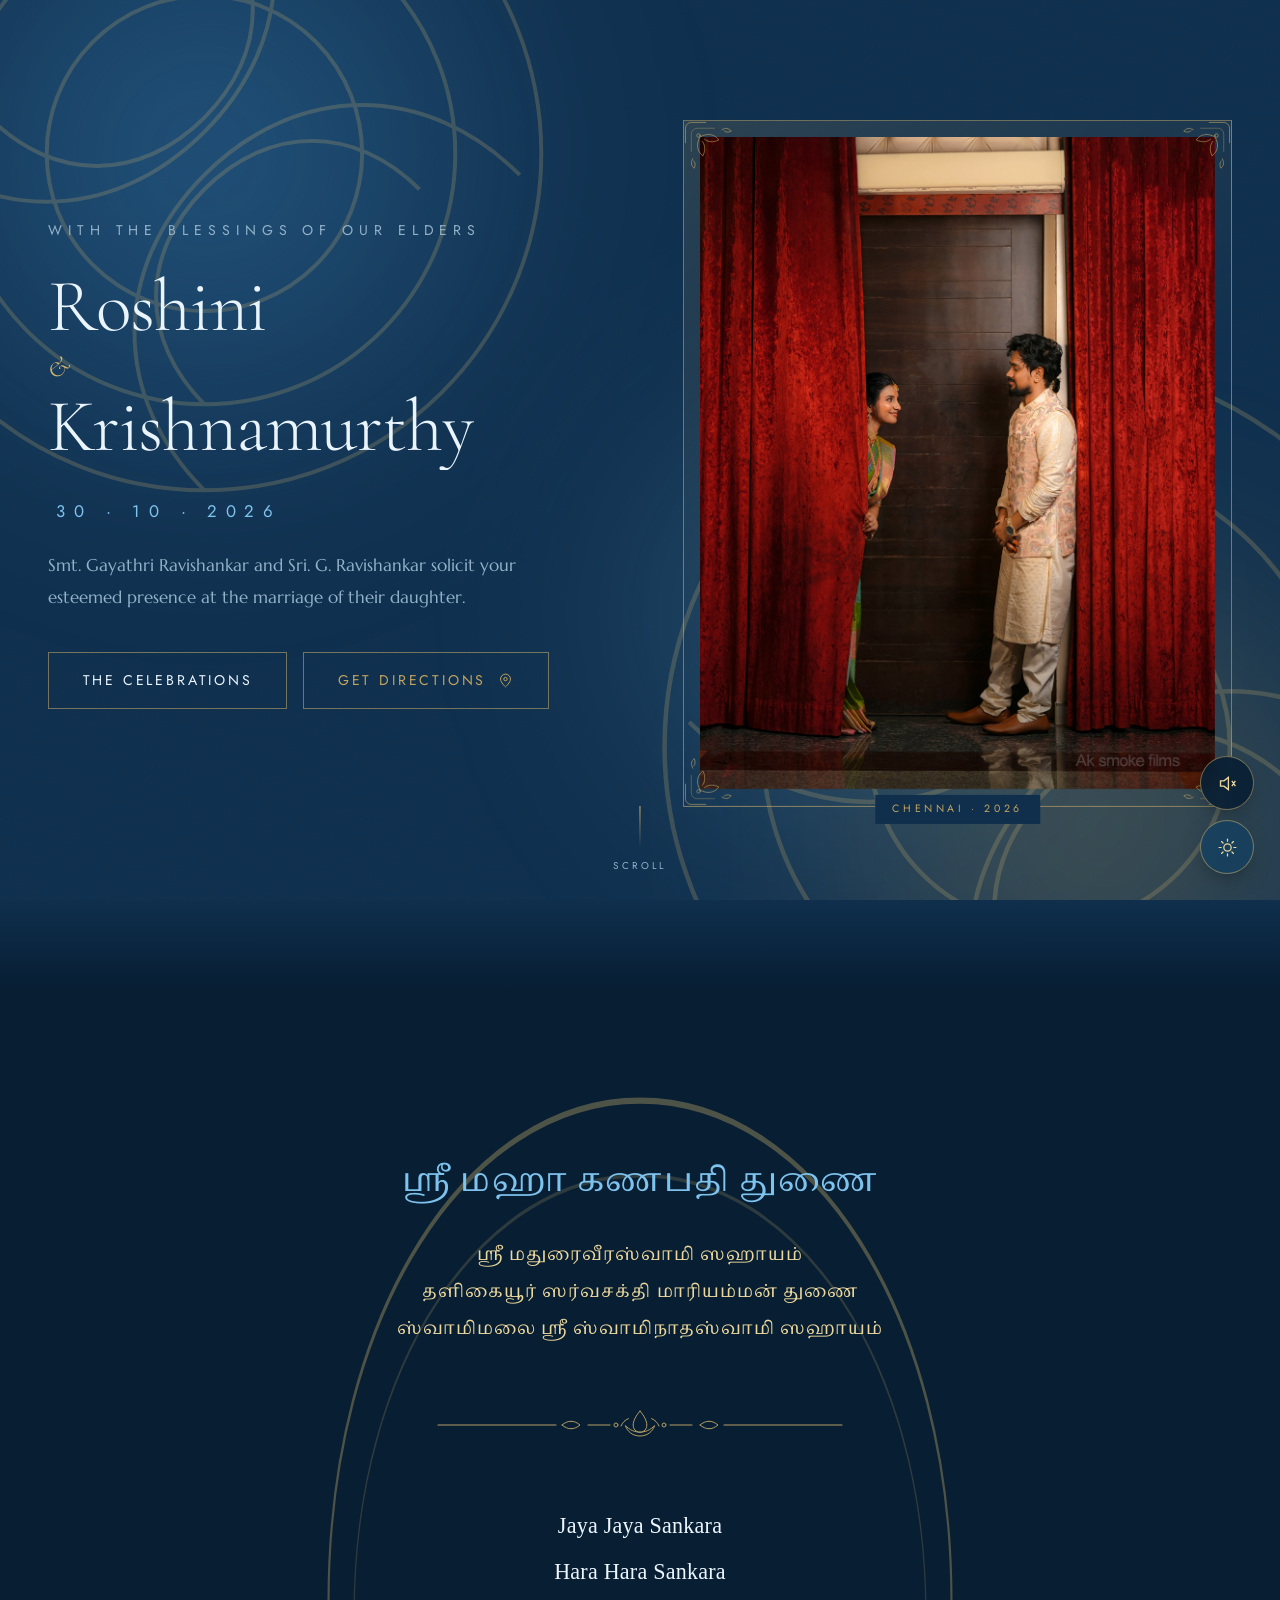
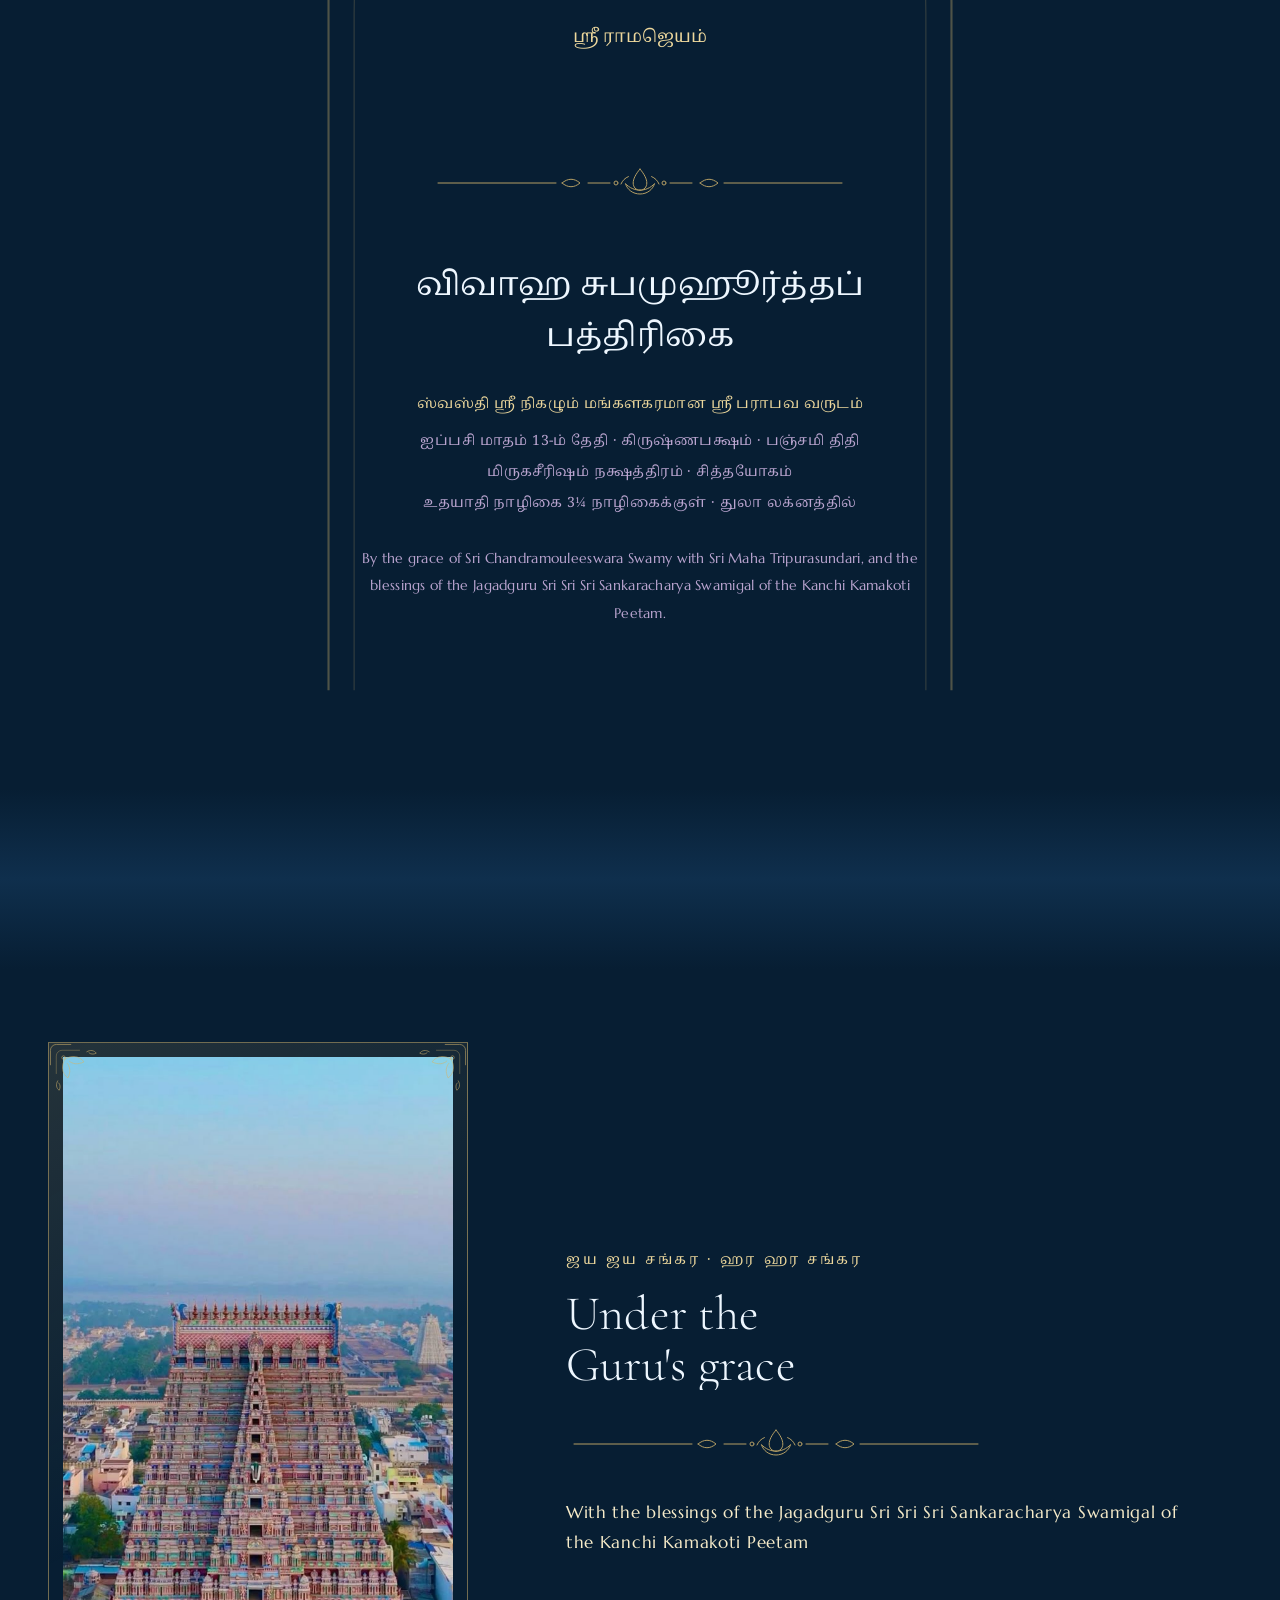
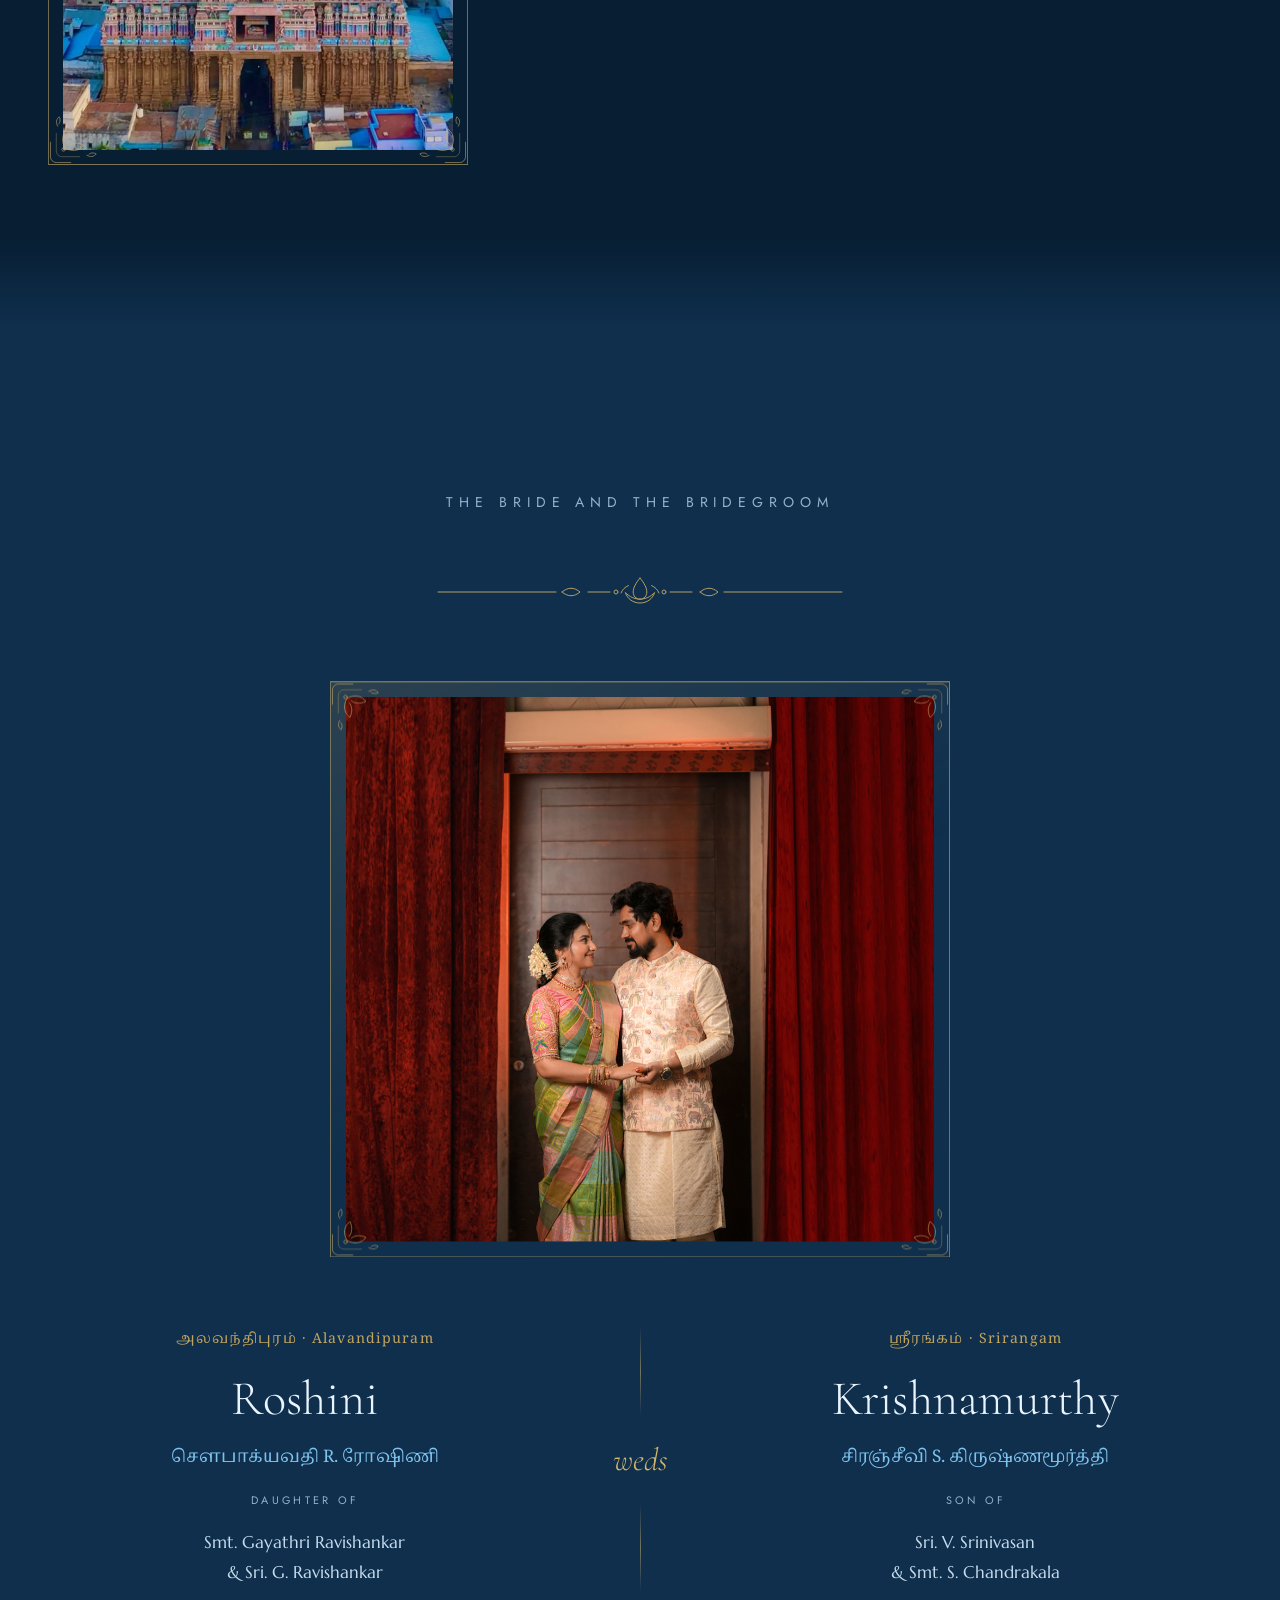
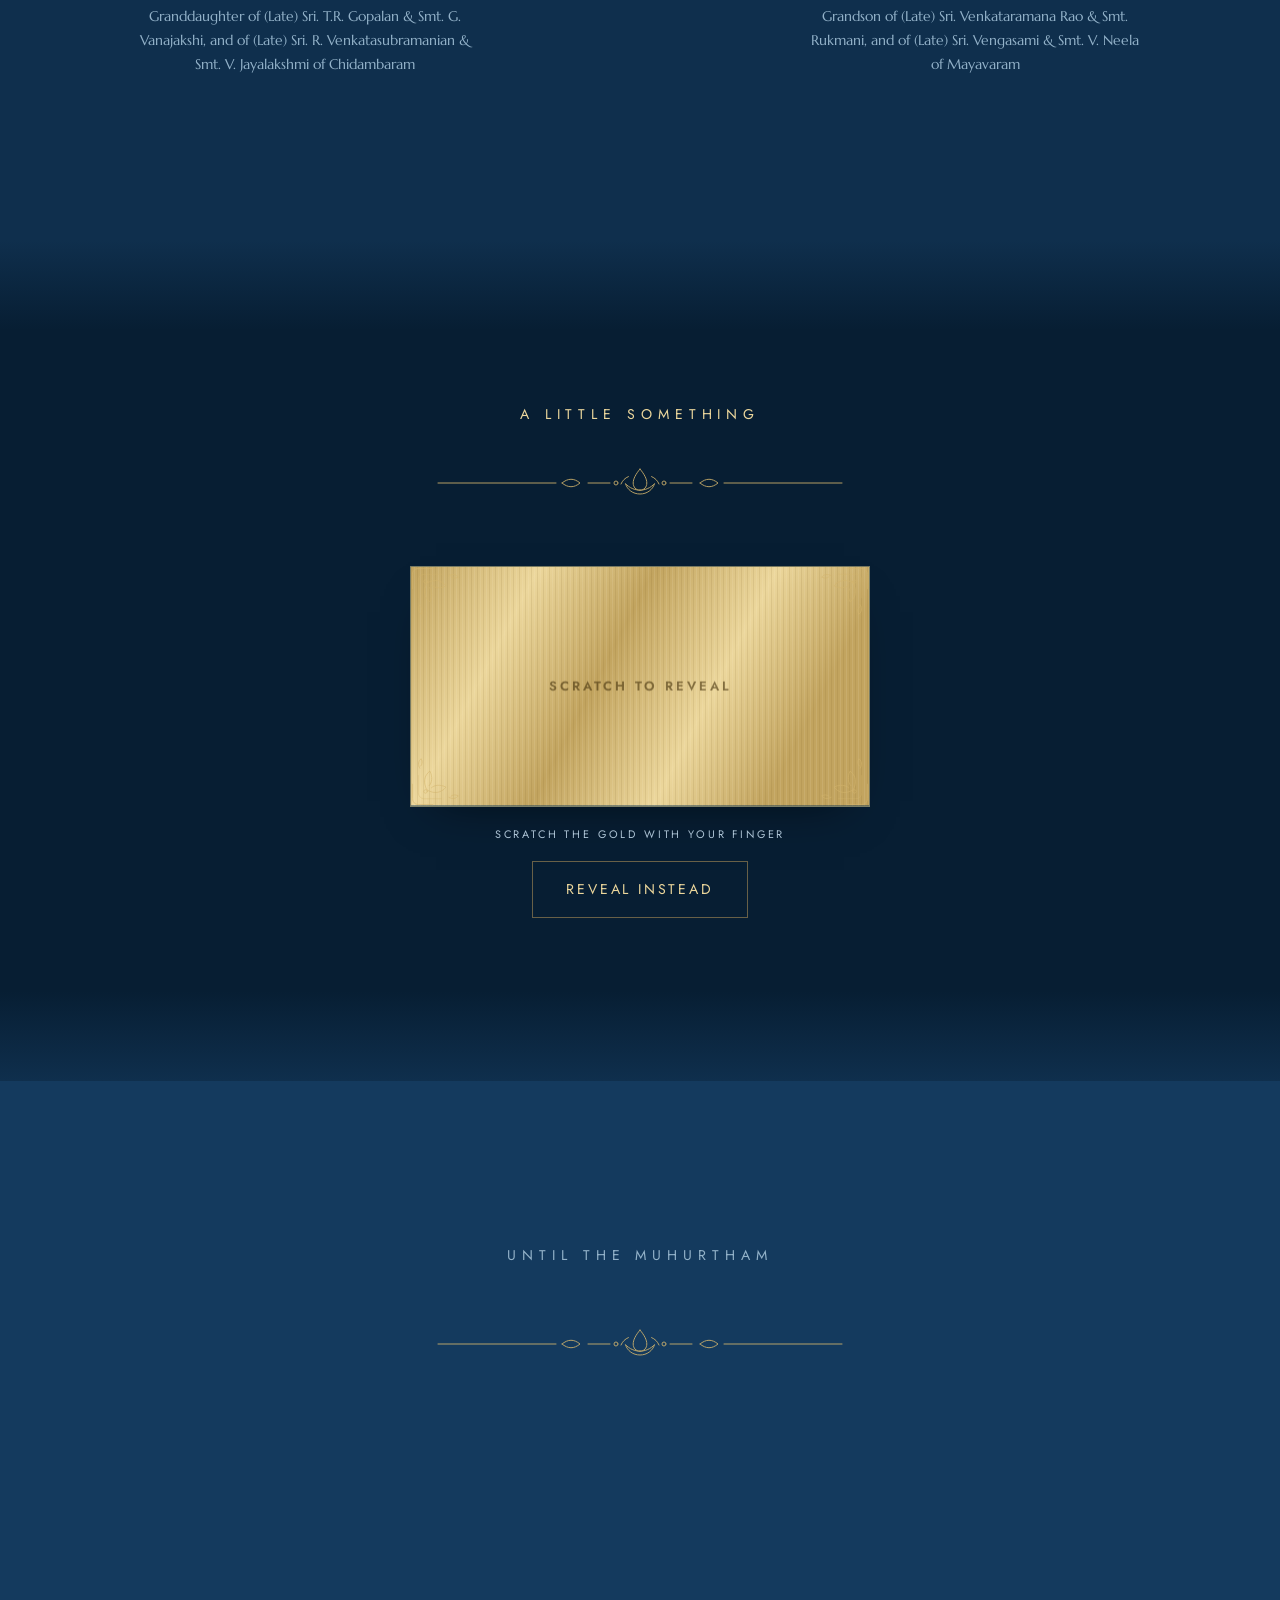
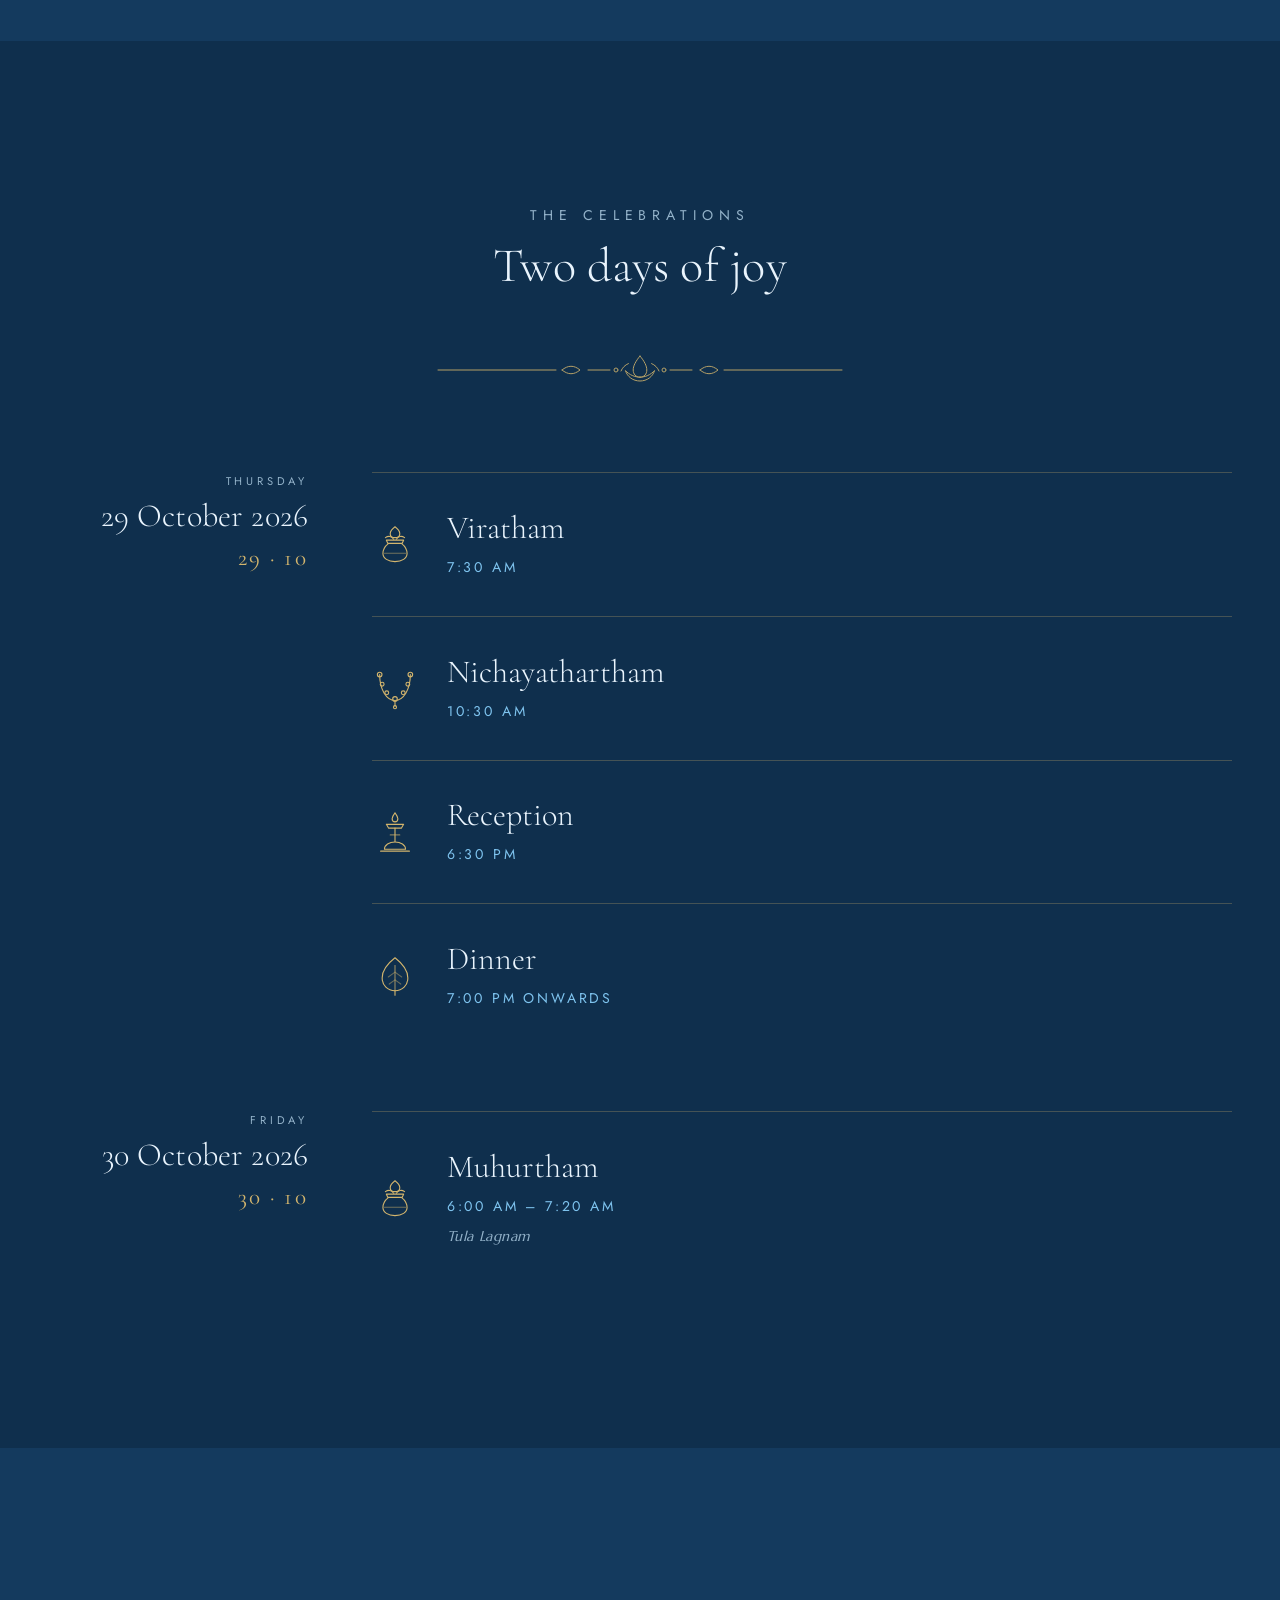
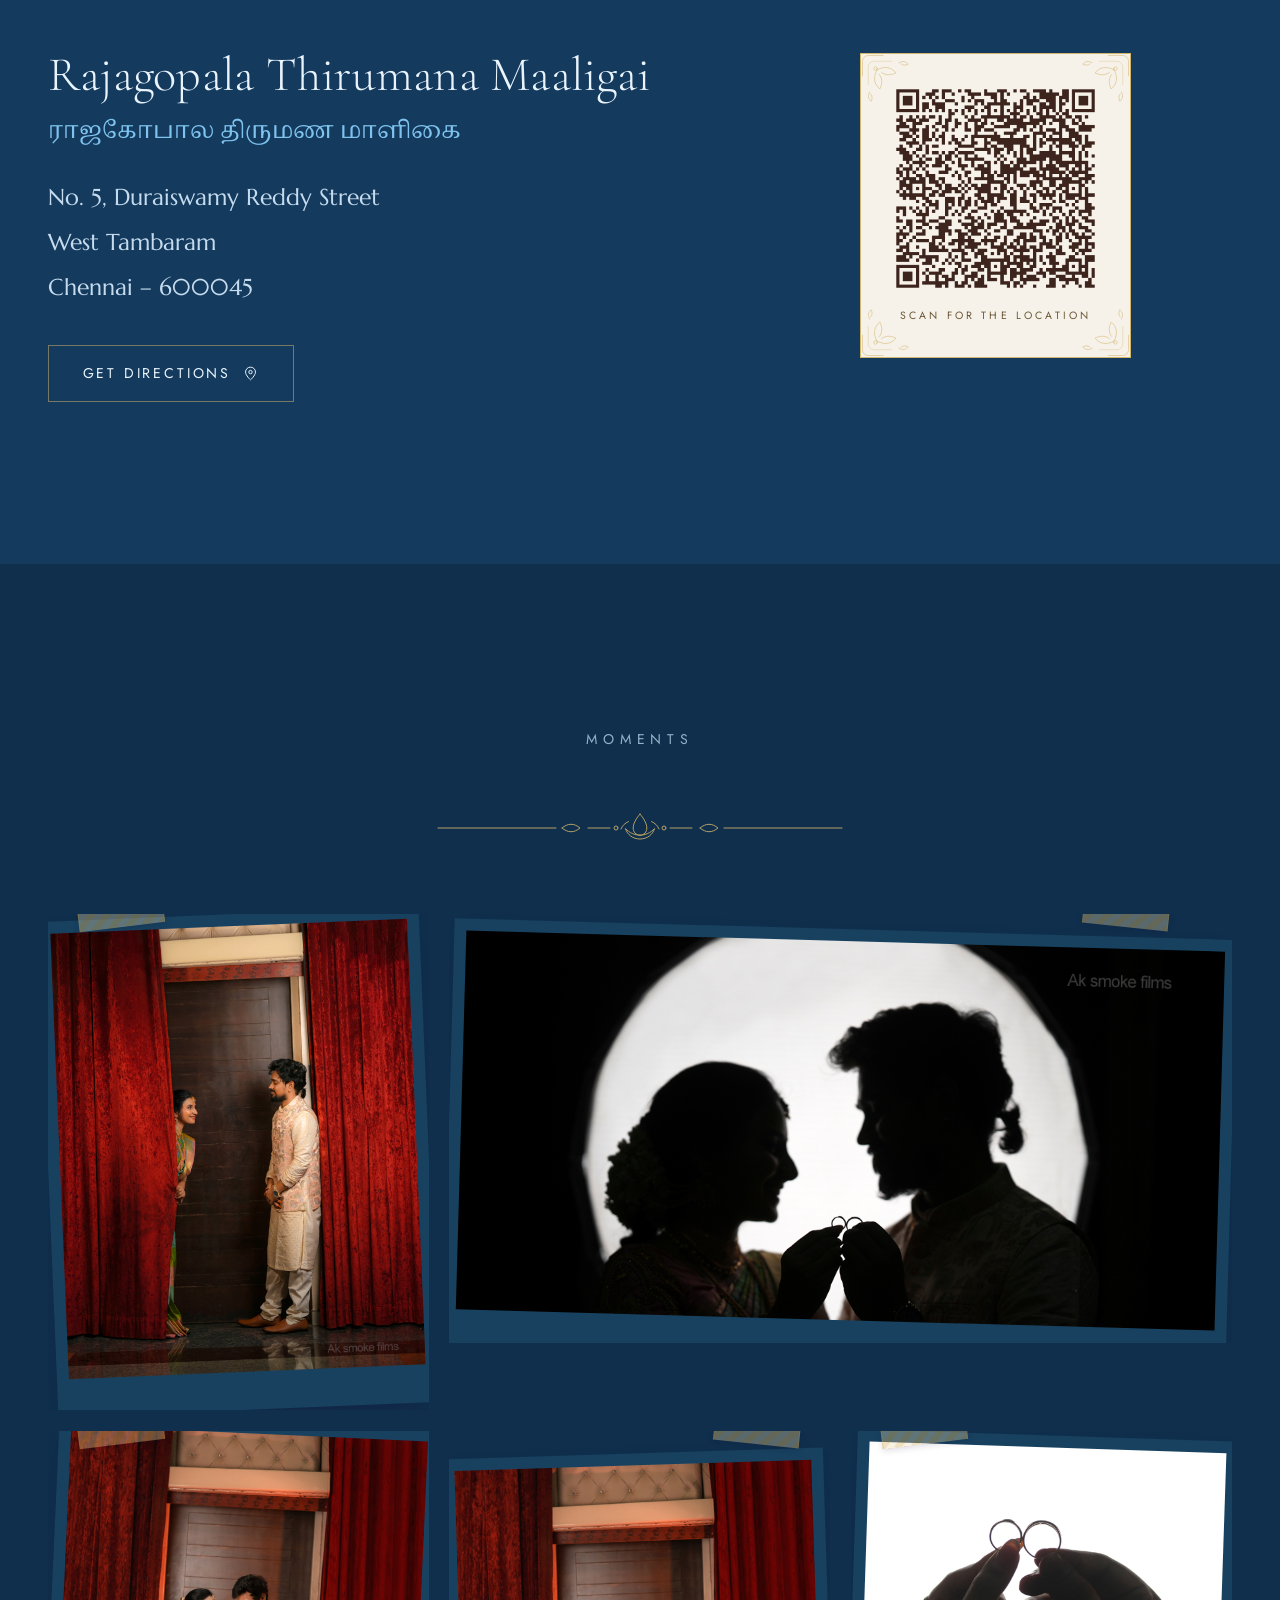
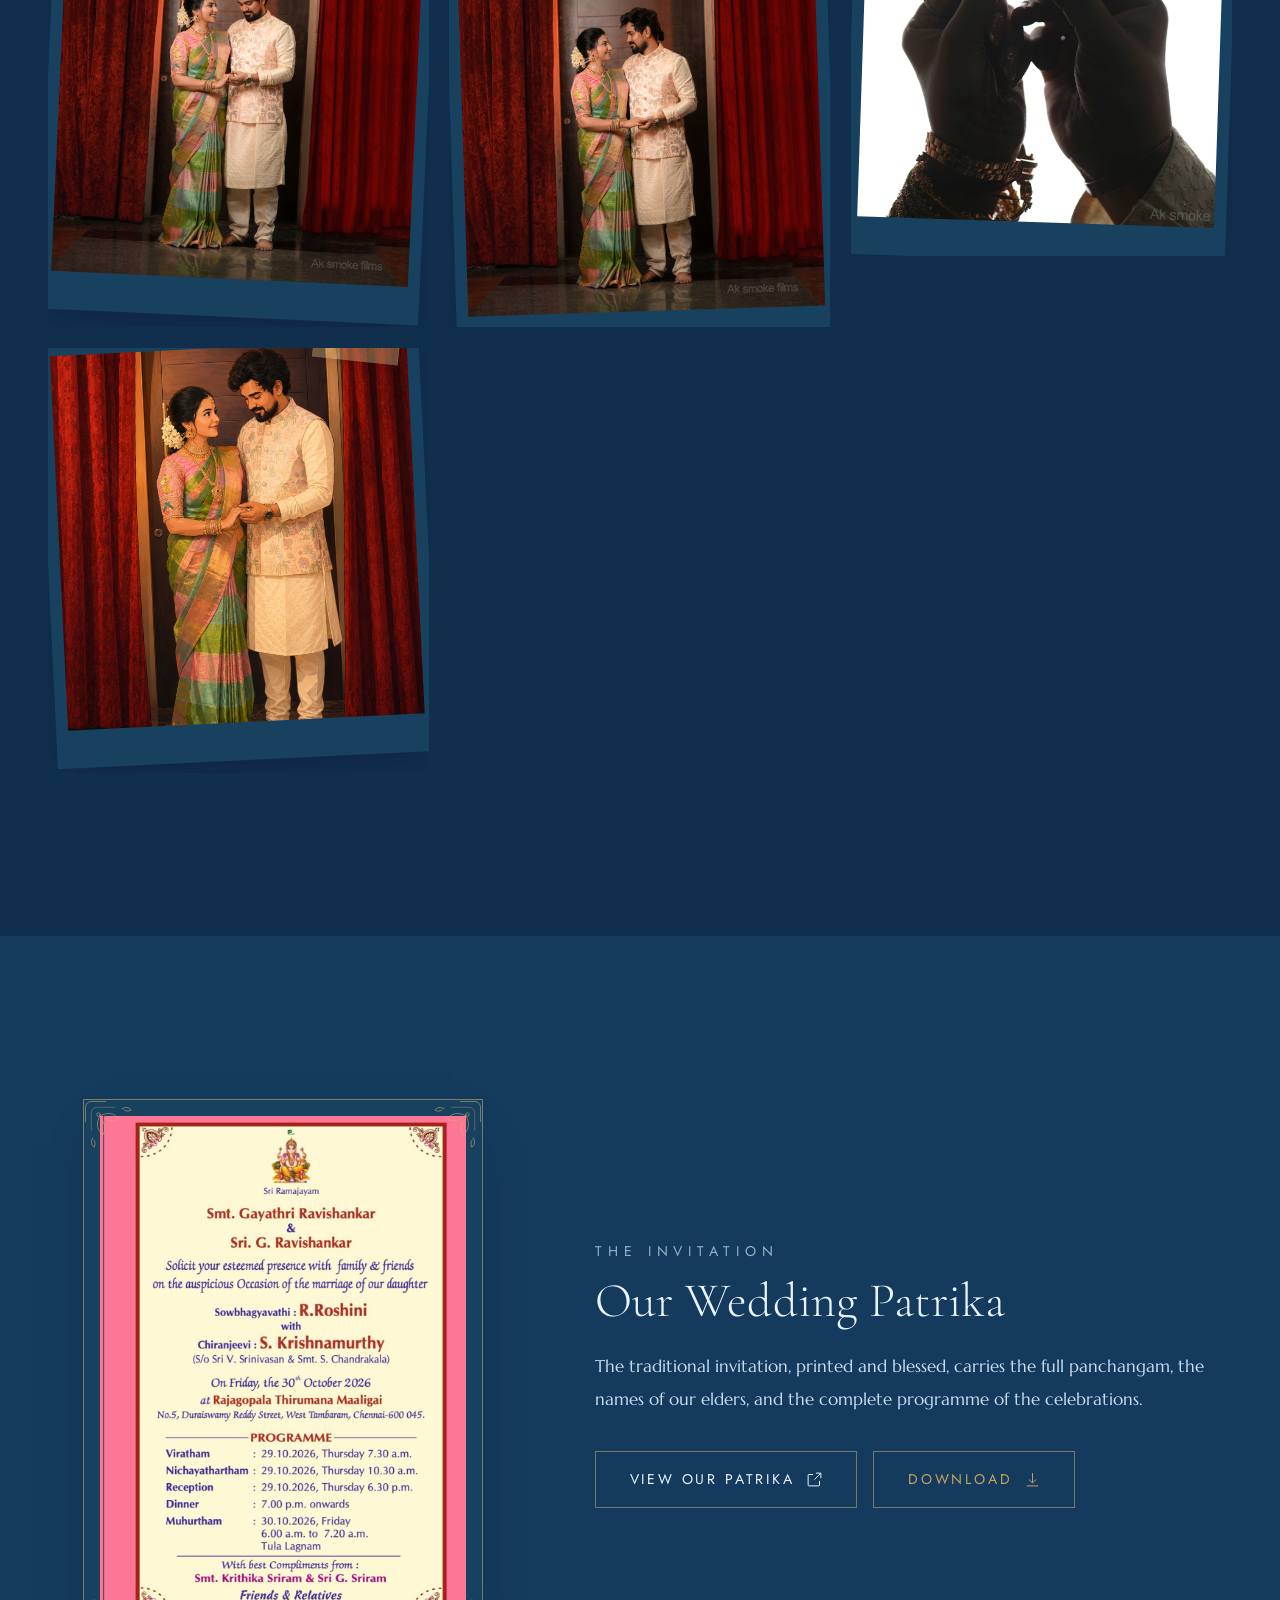
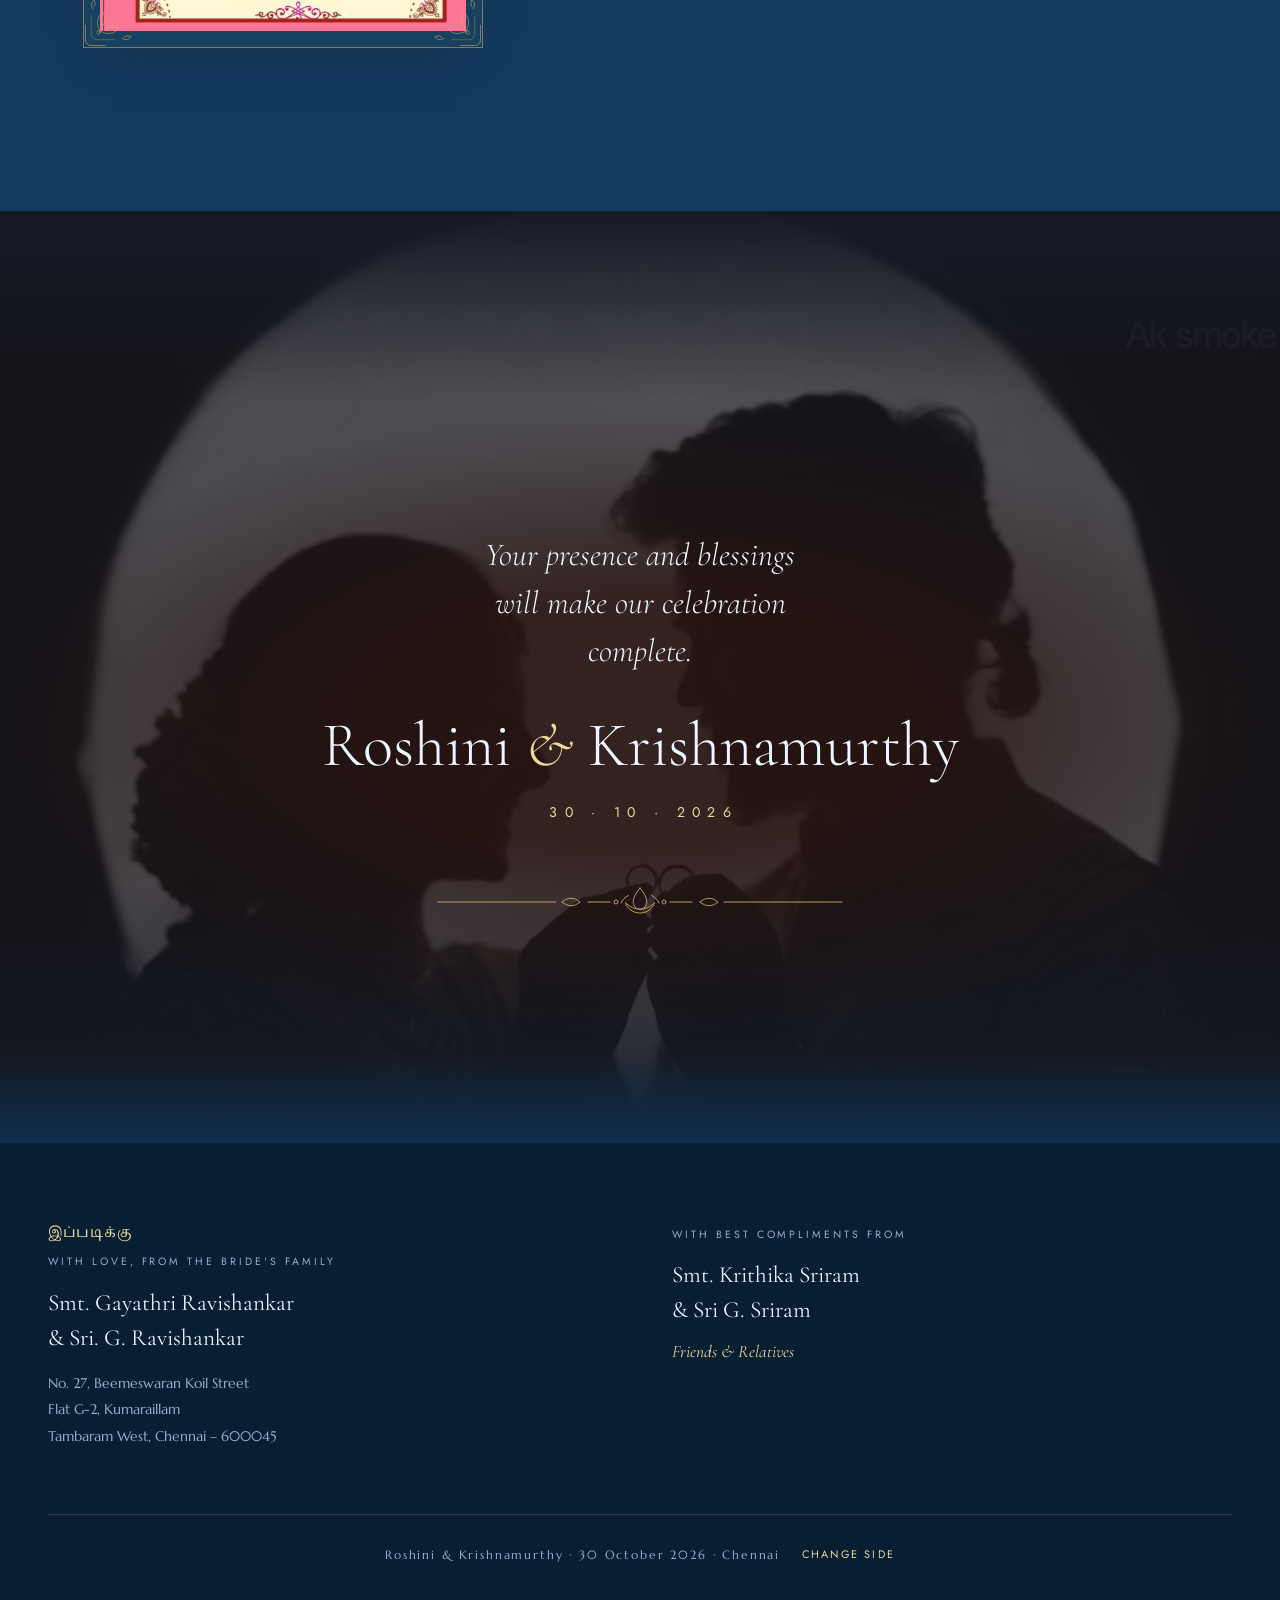
==== public/bride.html @ d60e9847 "Add bride's edition and a side chooser behind the envelope index.html is now a gate: the sealed enve" ====
<!doctype html>
<html lang="en">
<head>
<meta charset="utf-8">
<meta name="viewport" content="width=device-width, initial-scale=1, viewport-fit=cover">
<title>Roshini &amp; Krishnamurthy · 30 October 2026</title>
<meta name="description" content="Smt. Gayathri Ravishankar and Sri. G. Ravishankar solicit your esteemed presence on the marriage of our daughter Roshini with Krishnamurthy. Muhurtham 6:00 AM, Friday 30 October 2026, Chennai.">
<meta name="theme-color" content="#0f2f4d" media="(prefers-color-scheme: dark)">
<meta name="theme-color" content="#f2f7fb" media="(prefers-color-scheme: light)">
<meta name="color-scheme" content="dark light">

<meta property="og:type" content="website">
<meta property="og:url" content="https://krishnamurthy-roshini.vercel.app/bride.html">
<meta property="og:title" content="Roshini &amp; Krishnamurthy">
<meta property="og:description" content="Smt. Gayathri Ravishankar and Sri. G. Ravishankar solicit your esteemed presence on the marriage of our daughter, on Friday 30 October 2026 in Chennai.">
<meta property="og:image" content="https://krishnamurthy-roshini.vercel.app/og-image-bride.jpg">
<meta property="og:image:width" content="1200">
<meta property="og:image:height" content="630">
<meta property="og:image:type" content="image/jpeg">
<meta property="og:image:alt" content="Roshini and Krishnamurthy, wedding invitation, 30 October 2026">
<meta property="og:locale" content="en_IN">
<meta property="og:site_name" content="Roshini &amp; Krishnamurthy">
<meta name="twitter:card" content="summary_large_image">
<meta name="twitter:title" content="Roshini &amp; Krishnamurthy">
<meta name="twitter:description" content="Smt. Gayathri Ravishankar and Sri. G. Ravishankar solicit your esteemed presence on the marriage of our daughter, on Friday 30 October 2026 in Chennai.">
<meta name="twitter:image" content="https://krishnamurthy-roshini.vercel.app/og-image-bride.jpg">

<script>
  (function () {
    var t = "dark";
    try { var saved = localStorage.getItem("kr-theme"); if (saved) t = saved; } catch (e) {}
    document.documentElement.setAttribute("data-theme", t);
  })();
</script>

<link rel="icon" href="favicon.svg" type="image/svg+xml">
<link rel="preconnect" href="https://fonts.googleapis.com">
<link rel="preconnect" href="https://fonts.gstatic.com" crossorigin>
<link rel="stylesheet" media="print" onload="this.media='all'"
      href="https://fonts.googleapis.com/css2?family=Cormorant+Garamond:ital,wght@0,300;0,400;0,500;1,300;1,400&family=Marcellus&family=Jost:wght@300;400&family=Noto+Serif+Tamil:wght@400;500&display=swap">
<link rel="preload" as="image" href="photos/curtain-reveal.jpg" fetchpriority="high">
<link rel="stylesheet" href="styles/main.css?v=f5b06295">
<link rel="stylesheet" href="styles/sections.css?v=c387756f">
<link rel="stylesheet" href="styles/theme-bride.css?v=f3f7f8a9">

<script type="application/ld+json">
{
  "@context": "https://schema.org",
  "@type": "Event",
  "name": "Wedding of Roshini & Krishnamurthy",
  "startDate": "2026-10-30T06:00:00+05:30",
  "endDate": "2026-10-30T07:20:00+05:30",
  "eventStatus": "https://schema.org/EventScheduled",
  "eventAttendanceMode": "https://schema.org/OfflineEventAttendanceMode",
  "location": {
    "@type": "Place",
    "name": "Rajagopala Thirumana Maaligai",
    "address": {
      "@type": "PostalAddress",
      "streetAddress": "No. 5, Duraiswamy Reddy Street, West Tambaram",
      "addressLocality": "Chennai",
      "postalCode": "600045",
      "addressCountry": "IN"
    }
  }
}
</script>
</head>

<body data-side="bride">

<a class="skip-link" href="#home">Skip to content</a>

<!-- ========== AMBIENT ========== -->
<div class="ambient" aria-hidden="true"></div>

<!-- ========== MUSIC ========== -->
<audio id="theme-audio" src="audio/theme.mp3" preload="none" loop></audio>
<button id="music-toggle" class="music" type="button" hidden aria-pressed="false" aria-label="Play music">
  <span class="music__bars" aria-hidden="true"><i></i><i></i><i></i><i></i></span>
  <span class="music__off" aria-hidden="true">
    <svg viewBox="0 0 24 24" fill="none" stroke="currentColor" stroke-width="1.5"><path d="M4 9v6h4l5 4V5L8 9H4zM17 9l4 6M21 9l-4 6"/></svg>
  </span>
</button>

<!-- ========== THEME ========== -->
<button id="theme-toggle" class="theme-btn" type="button" aria-pressed="true" aria-label="Switch to light theme">
  <span class="theme-btn__sun" aria-hidden="true">
    <svg viewBox="0 0 24 24" fill="none" stroke="currentColor" stroke-width="1.4">
      <circle cx="12" cy="12" r="4.2"/>
      <path d="M12 2.4v2.4M12 19.2v2.4M2.4 12h2.4M19.2 12h2.4M5.2 5.2l1.7 1.7M17.1 17.1l1.7 1.7M18.8 5.2l-1.7 1.7M6.9 17.1l-1.7 1.7" stroke-linecap="round"/>
    </svg>
  </span>
  <span class="theme-btn__moon" aria-hidden="true">
    <svg viewBox="0 0 24 24" fill="none" stroke="currentColor" stroke-width="1.4">
      <path d="M20 14.2A8.4 8.4 0 019.8 4a8.4 8.4 0 1010.2 10.2z" stroke-linejoin="round"/>
    </svg>
  </span>
</button>

<!-- ========== NAV ========== -->
<nav class="nav" data-open="false" aria-label="Sections">
  <a class="nav__mark" href="#home">K <span class="script-amp">&amp;</span> R</a>
  <button class="nav__toggle" type="button" aria-expanded="false" aria-label="Menu"><span></span></button>
  <div class="nav__links">
    <a class="nav__link" href="#home">Home</a>
    <a class="nav__link" href="#blessing">The Wedding</a>
    <a class="nav__link" href="#events">Events</a>
    <a class="nav__link" href="#venue">Venue</a>
    <a class="nav__link" href="#gallery">Gallery</a>
    <a class="nav__link" href="#patrika">Patrika</a>
  </div>
</nav>

<main class="shell">

  <!-- ========== HERO ========== -->
  <section class="hero" id="home">
    <div class="hero__grid">
      <div class="hero__copy">
        <p class="eyebrow hero__invite" data-reveal>With the blessings of our elders</p>

        <h1 class="hero__names">
          <span class="line-mask" style="--delay:120ms"><span>Roshini</span></span>
          <span class="line-mask amp" style="--delay:260ms"><span>&amp;</span></span>
          <span class="line-mask" style="--delay:380ms"><span>Krishnamurthy</span></span>
        </h1>

        <p class="hero__date" data-reveal style="--delay:620ms">30 · 10 · 2026</p>

        <p class="hero__sub" data-reveal style="--delay:760ms">
          Smt. Gayathri Ravishankar and Sri. G. Ravishankar solicit your esteemed
          presence at the marriage of their daughter.
        </p>

        <div class="hero__cta" data-reveal style="--delay:880ms">
          <a class="btn" href="#events"><span>The Celebrations</span></a>
          <a class="btn btn--gold" data-maps target="_blank" rel="noopener" href="#">
            <span>Get Directions</span>
            <svg viewBox="0 0 24 24" fill="none" stroke="currentColor" stroke-width="1.4" aria-hidden="true"><path d="M12 21s7-6.3 7-11a7 7 0 10-14 0c0 4.7 7 11 7 11z"/><circle cx="12" cy="10" r="2.4"/></svg>
          </a>
        </div>
      </div>

      <figure class="hero__figure" data-parallax="0.06">
        <div class="hero__frame framed" data-corners>
          <div class="img-reveal" style="--delay:200ms">
            <img src="photos/curtain-reveal.jpg" width="1080" height="1350" fetchpriority="high" decoding="async"
                 sizes="(max-width: 899px) 88vw, 46vw"
                 alt="Roshini looking out from behind a crimson curtain towards Krishnamurthy">
          </div>
        </div>
        <figcaption class="hero__caption">Chennai · 2026</figcaption>
      </figure>
    </div>

    <p class="hero__scroll" aria-hidden="true"><i></i>Scroll</p>
  </section>

  <!-- ========== BLESSING ========== -->
  <section class="section section--deep blessing" id="blessing">
    <div class="wrap--narrow blessing__frame">
      <span class="blessing__arch draw" data-orn="arch" aria-hidden="true"></span>

      <div class="stack" style="--gap:1.6rem">
        <p class="blessing__sri tamil" data-reveal>ஸ்ரீ மஹா கணபதி துணை</p>

        <div class="blessing__hari tamil" data-reveal style="--delay:120ms">
          <span>ஸ்ரீ மதுரைவீரஸ்வாமி ஸஹாயம்</span>
          <span>தளிகையூர் ஸர்வசக்தி மாரியம்மன் துணை</span>
          <span>ஸ்வாமிமலை ஸ்ரீ ஸ்வாமிநாதஸ்வாமி ஸஹாயம்</span>
        </div>

        <span class="divider draw" data-orn="divider" aria-hidden="true"></span>

        <blockquote class="blessing__shloka" data-reveal style="--delay:180ms">
          <p>Jaya Jaya Sankara</p>
          <p>Hara Hara Sankara</p>
        </blockquote>

        <p class="blessing__deity tamil" data-reveal style="--delay:260ms">ஸ்ரீ ராமஜெயம்</p>
        <p class="blessing__deity-en" data-reveal style="--delay:320ms">Sri Ramajayam</p>

        <span class="divider draw" data-orn="divider" aria-hidden="true"></span>

        <h2 class="blessing__title tamil" data-reveal style="--delay:380ms">
          விவாஹ சுபமுஹூர்த்தப் பத்திரிகை
        </h2>

        <div class="blessing__panchangam tamil" data-reveal style="--delay:440ms">
          <strong>ஸ்வஸ்தி ஸ்ரீ நிகழும் மங்களகரமான ஸ்ரீ பராபவ வருடம்</strong>
          <p>ஐப்பசி மாதம் 13-ம் தேதி · கிருஷ்ணபக்ஷம் · பஞ்சமி திதி</p>
          <p>மிருகசீரிஷம் நக்ஷத்திரம் · சித்தயோகம்</p>
          <p>உதயாதி நாழிகை 3¼ நாழிகைக்குள் · துலா லக்னத்தில்</p>
        </div>

        <p class="blessing__guru" data-reveal style="--delay:500ms">
          By the grace of Sri Chandramouleeswara Swamy with Sri Maha Tripurasundari,
          and the blessings of the Jagadguru Sri Sri Sri Sankaracharya Swamigal
          of the Kanchi Kamakoti Peetam.
        </p>
      </div>
    </div>
  </section>

  <!-- ========== TEMPLE ==========
       Her card invokes the Kanchi Kamakoti Peetam, so the temple band here
       carries that lineage rather than Srirangam. -->
  <section class="section section--deep gopuram" id="gopuram" aria-labelledby="gopuram-h">
    <div class="wrap gopuram__grid">
      <figure class="gopuram__figure framed" data-corners data-reveal>
        <div class="gopuram__media">
          <img src="photos/gopuram.jpg" width="736" height="1308" loading="lazy" decoding="async"
               sizes="(max-width: 879px) 82vw, 420px"
               alt="A South Indian temple gopuram rising above the town at dawn">
        </div>
      </figure>

      <div class="gopuram__copy">
        <p class="eyebrow" data-reveal>ஜய ஜய சங்கர · ஹர ஹர சங்கர</p>
        <h2 class="gopuram__title" id="gopuram-h" data-reveal style="--delay:120ms">
          <span class="line-mask"><span>Under the</span></span>
          <span class="line-mask" style="--delay:180ms"><span>Guru's grace</span></span>
        </h2>
        <span class="divider draw" data-orn="divider" aria-hidden="true"></span>
        <p class="gopuram__sub" data-reveal style="--delay:300ms">
          With the blessings of the Jagadguru Sri Sri Sri Sankaracharya Swamigal
          of the Kanchi Kamakoti Peetam
        </p>
      </div>
    </div>
  </section>

  <!-- ========== COUPLE ========== -->
  <section class="section couple" id="couple">
    <div class="wrap">
      <header class="center stack" style="--gap:0.9rem; margin-bottom: clamp(2.5rem,6vw,4rem)">
        <p class="eyebrow" data-reveal>The Bride and the Bridegroom</p>
        <span class="divider draw" data-orn="divider" aria-hidden="true"></span>
      </header>

      <figure class="couple__portrait framed" data-corners data-reveal data-parallax="0.04">
        <div class="img-reveal">
          <img src="photos/couple-standing.jpg" width="1080" height="1350" loading="lazy" decoding="async"
               sizes="(max-width: 879px) 92vw, 62vw"
               alt="Roshini and Krishnamurthy standing together, hands joined, before a crimson curtain">
        </div>
      </figure>

      <div class="couple__names" data-reveal style="--delay:120ms">
        <article class="person person--bride">
          <p class="person__lineage tamil">அலவந்திபுரம் · Alavandipuram</p>
          <h3 class="person__name">Roshini</h3>
          <p class="person__tamil tamil">செளபாக்யவதி R. ரோஷிணி</p>
          <p class="person__rel">Daughter of</p>
          <p class="person__parents">Smt. Gayathri Ravishankar<br>&amp; Sri. G. Ravishankar</p>
          <p class="person__gp">Granddaughter of (Late) Sri. T.R. Gopalan &amp; Smt. G. Vanajakshi, and of (Late) Sri. R. Venkatasubramanian &amp; Smt. V. Jayalakshmi of Chidambaram</p>
        </article>

        <div class="couple__joiner" aria-hidden="true">
          <i></i><span class="couple__weds">weds</span><i></i>
        </div>

        <article class="person person--groom">
          <p class="person__lineage tamil">ஸ்ரீரங்கம் · Srirangam</p>
          <h3 class="person__name">Krishnamurthy</h3>
          <p class="person__tamil tamil">சிரஞ்சீவி S. கிருஷ்ணமூர்த்தி</p>
          <p class="person__rel">Son of</p>
          <p class="person__parents">Sri. V. Srinivasan<br>&amp; Smt. S. Chandrakala</p>
          <p class="person__gp">Grandson of (Late) Sri. Venkataramana Rao &amp; Smt. Rukmani, and of (Late) Sri. Vengasami &amp; Smt. V. Neela of Mayavaram</p>
        </article>
      </div>
    </div>
  </section>

  <!-- ========== SCRATCH ========== -->
  <section class="section section--deep scratch-sec" id="save-the-date">
    <div class="wrap--narrow center">
      <p class="eyebrow" data-reveal>A little something</p>
      <span class="divider draw" data-orn="divider" aria-hidden="true"></span>

      <div class="scratch-card" data-reveal style="--delay:120ms">
        <div class="scratch framed" data-corners>
          <div class="scratch__under">
            <p class="scratch__label">Save the Date</p>
            <p class="scratch__date">30 · 10 · 2026</p>
            <p class="scratch__meta">Muhurtham 6:00 AM · Tula Lagnam</p>
          </div>
          <canvas class="scratch__foil" aria-hidden="true"></canvas>
        </div>

        <p class="scratch__hint">Scratch the gold with your finger</p>
        <button class="btn scratch__btn" type="button" data-scratch-reveal>
          <span>Reveal instead</span>
        </button>
      </div>
    </div>
  </section>

  <!-- ========== COUNTDOWN ========== -->
  <section class="section section--alt countdown" id="countdown">
    <div class="wrap--mid center stack" style="--gap:1.2rem">
      <p class="eyebrow" data-reveal>Until the Muhurtham</p>
      <span class="divider draw" data-orn="divider" aria-hidden="true"></span>
      <div class="countdown__grid" data-reveal style="--delay:120ms"></div>
      <p class="countdown__note" data-reveal style="--delay:240ms">
        Friday, 30 October 2026 · 6:00 AM · Tula Lagnam
      </p>
    </div>
  </section>

  <!-- ========== EVENTS ========== -->
  <section class="section events" id="events">
    <div class="wrap">
      <header class="center stack" style="--gap:0.9rem; margin-bottom: clamp(3rem,7vw,5rem)">
        <p class="eyebrow" data-reveal>The Celebrations</p>
        <h2 class="display" data-reveal style="--delay:100ms; font-size: var(--step-3); font-weight:300">Two days of joy</h2>
        <span class="divider draw" data-orn="divider" aria-hidden="true"></span>
      </header>
      <div class="events__list"></div>
    </div>
  </section>

  <!-- ========== VENUE ========== -->
  <section class="section section--alt venue" id="venue">
    <div class="wrap venue__grid">
      <div>
        <p class="eyebrow" data-reveal>The Venue</p>
        <h2 class="venue__name" data-reveal style="--delay:100ms">Rajagopala Thirumana Maaligai</h2>
        <p class="venue__tamil tamil" data-reveal style="--delay:160ms">ராஜகோபால திருமண மாளிகை</p>
        <address class="venue__address" data-reveal style="--delay:220ms">
          No. 5, Duraiswamy Reddy Street<br>
          West Tambaram<br>
          Chennai – 600045
        </address>
        <div class="venue__actions" data-reveal style="--delay:300ms">
          <a class="btn" data-maps target="_blank" rel="noopener" href="#">
            <span>Get Directions</span>
            <svg viewBox="0 0 24 24" fill="none" stroke="currentColor" stroke-width="1.4" aria-hidden="true"><path d="M12 21s7-6.3 7-11a7 7 0 10-14 0c0 4.7 7 11 7 11z"/><circle cx="12" cy="10" r="2.4"/></svg>
          </a>
        </div>
      </div>

      <figure class="venue__qr framed" data-corners data-reveal style="--delay:200ms">
        <img src="photos/venue-qr.png" width="1400" height="1400" loading="lazy" decoding="async"
             alt="QR code linking to the venue location on Google Maps">
        <figcaption>Scan for the location</figcaption>
      </figure>
    </div>
  </section>

  <!-- ========== GALLERY ========== -->
  <section class="section gallery" id="gallery">
    <div class="wrap">
      <header class="center stack" style="--gap:0.9rem; margin-bottom: clamp(2.5rem,6vw,4rem)">
        <p class="eyebrow" data-reveal>Moments</p>
        <span class="divider draw" data-orn="divider" aria-hidden="true"></span>
      </header>
      <div class="gallery__grid"></div>
    </div>
  </section>

  <!-- ========== PATRIKA ========== -->
  <section class="section section--alt patrika" id="patrika">
    <div class="wrap patrika__grid">
      <a class="patrika__card framed" data-corners href="patrika/patrika-bride.pdf" target="_blank" rel="noopener"
         data-reveal aria-label="Open the wedding Patrika (PDF, opens in a new tab)">
        <img src="photos/patrika-bride-card.jpg" width="994" height="1400" loading="lazy" decoding="async"
             sizes="(max-width: 879px) 88vw, 34vw"
             alt="The printed wedding invitation from Roshini's family">
      </a>

      <div>
        <p class="eyebrow" data-reveal>The Invitation</p>
        <h2 class="display" data-reveal style="--delay:100ms; font-size: var(--step-3); font-weight:300; line-height:1.08; margin-top:0.8rem">
          Our Wedding Patrika
        </h2>
        <p data-reveal style="--delay:180ms; margin-top:1.4rem; color: var(--foreground-soft); max-width: 46ch; line-height:1.9">
          The traditional invitation, printed and blessed, carries the full panchangam,
          the names of our elders, and the complete programme of the celebrations.
        </p>
        <div class="patrika__actions" data-reveal style="--delay:260ms">
          <a class="btn" href="patrika/patrika-bride.pdf" target="_blank" rel="noopener">
            <span>View Our Patrika</span>
            <svg viewBox="0 0 24 24" fill="none" stroke="currentColor" stroke-width="1.4" aria-hidden="true"><path d="M14 3h7v7M21 3l-9 9M19 14v6a1 1 0 01-1 1H4a1 1 0 01-1-1V6a1 1 0 011-1h6"/></svg>
          </a>
          <a class="btn btn--gold" href="patrika/patrika-bride.pdf" download>
            <span>Download</span>
            <svg viewBox="0 0 24 24" fill="none" stroke="currentColor" stroke-width="1.4" aria-hidden="true"><path d="M12 3v13M7 12l5 5 5-5M4 21h16"/></svg>
          </a>
        </div>
      </div>
    </div>
  </section>

  <!-- ========== CLOSING ========== -->
  <section class="section--deep closing" id="closing">
    <div class="closing__bg" aria-hidden="true">
      <img src="photos/arch-silhouette.jpg" width="1080" height="608" loading="lazy" decoding="async" alt="">
    </div>
    <div class="closing__inner">
      <span class="divider draw" data-orn="divider" aria-hidden="true"></span>
      <p class="closing__line" data-reveal>
        Your presence and blessings will make our celebration complete.
      </p>
      <p class="closing__names" data-reveal style="--delay:180ms">
        Roshini <span class="amp">&amp;</span> Krishnamurthy
      </p>
      <p class="closing__date" data-reveal style="--delay:300ms">30 · 10 · 2026</p>
      <span class="divider draw" data-orn="divider" aria-hidden="true"></span>
    </div>
  </section>
</main>

<!-- ========== FOOTER ========== -->
<footer class="footer">
  <div class="wrap footer__grid">
    <div>
      <p class="footer__label tamil">இப்படிக்கு</p>
      <p class="footer__label-en">With love, from the bride's family</p>
      <p class="footer__names">
        Smt. Gayathri Ravishankar<br>
        &amp; Sri. G. Ravishankar
      </p>
      <address class="footer__addr">
        No. 27, Beemeswaran Koil Street<br>
        Flat G-2, Kumaraillam<br>
        Tambaram West, Chennai – 600045
      </address>
    </div>
    <div>
      <p class="footer__label-en">With best compliments from</p>
      <p class="footer__names">
        Smt. Krithika Sriram<br>
        &amp; Sri G. Sriram
      </p>
      <p class="footer__also">Friends &amp; Relatives</p>
    </div>
  </div>
  <p class="footer__base">
    Roshini &amp; Krishnamurthy · 30 October 2026 · Chennai
    <a class="footer__switch" href="index.html?choose=1">Change side</a>
  </p>
</footer>

<script type="module" src="scripts/main-bride.js?v=ee774a0a"></script>
</body>
</html>
---- public/styles/main.css ----
@import url("./tokens.css?v=e63a92cc");

/* ============================ RESET ============================ */
*, *::before, *::after { box-sizing: border-box; }
html { -webkit-text-size-adjust: 100%; scroll-behavior: smooth; }
@media (prefers-reduced-motion: reduce) { html { scroll-behavior: auto; } }
body, h1, h2, h3, h4, p, figure, blockquote, dl, dd, ul, ol { margin: 0; padding: 0; }
ul, ol { list-style: none; }
img, svg, picture { display: block; max-width: 100%; }
img { height: auto; }
button { font: inherit; color: inherit; background: none; border: 0; cursor: pointer; }
a { color: inherit; text-decoration: none; }

body {
  font-family: var(--font-body);
  max-width: 100%;
  font-size: var(--step-0);
  line-height: 1.72;
  color: var(--foreground);
  background: var(--background);
  overflow-x: hidden;
  -webkit-font-smoothing: antialiased;
  text-rendering: optimizeLegibility;
}

/* Paper grain — a single tiled SVG, no canvas */
body::before {
  content: ""; position: fixed; inset: 0; z-index: 0; pointer-events: none;
  opacity: 0.42; mix-blend-mode: multiply;
  background-image: url("data:image/svg+xml;utf8,\
<svg xmlns='http://www.w3.org/2000/svg' width='180' height='180'>\
<filter id='n'><feTurbulence type='fractalNoise' baseFrequency='0.85' numOctaves='3' stitchTiles='stitch'/>\
<feColorMatrix type='saturate' values='0'/></filter>\
<rect width='180' height='180' filter='url(%23n)' opacity='0.35'/></svg>");
}

::selection { background: var(--accent); color: var(--paper-warm); }

:focus-visible {
  outline: 2px solid var(--accent);
  outline-offset: 3px;
  border-radius: 2px;
}

/* ============================ TYPE ============================ */
.display { font-family: var(--display, var(--font-display)); }

h1, h2, h3 {
  font-family: var(--font-display);
  font-weight: 300;
  line-height: 1.05;
  letter-spacing: 0.005em;
}

.eyebrow {
  font-family: var(--font-sans);
  font-size: var(--step--1);
  font-weight: 400;
  letter-spacing: 0.42em;
  text-transform: uppercase;
  color: var(--muted);
  line-height: 1.6;
}
.eyebrow--gold { color: var(--gold-deep); }

.tamil { font-family: var(--font-tamil); line-height: 1.95; font-weight: 400; }
.deva  { font-family: var(--font-deva);  line-height: 2.0;  font-weight: 400; }

.script-amp {
  font-family: var(--font-display);
  font-style: italic;
  font-weight: 300;
  color: var(--gold);
}

/* ============================ LAYOUT ============================ */
.shell { position: relative; z-index: 1; }

.section {
  position: relative;
  padding-block: var(--section-y);
  padding-inline: var(--gutter);
}
.wrap { width: min(100%, 1220px); margin-inline: auto; }
/* Long proper nouns must never push the layout wider than the screen.
   Names are never hyphenated or split — the type scale is sized so they fit. */
h1, h2, h3, .hero__names, .closing__names, .person__name, .venue__name {
  overflow-wrap: normal;
  word-break: keep-all;
  hyphens: none;
}
.hero__grid, .couple__names, .venue__grid, .patrika__grid { min-width: 0; }
.hero__grid > *, .couple__names > *, .venue__grid > *, .patrika__grid > * { min-width: 0; }
.wrap--narrow { width: min(100%, 760px); margin-inline: auto; }
.wrap--mid    { width: min(100%, 980px); margin-inline: auto; }

.center { text-align: center; }
.stack > * + * { margin-block-start: var(--gap, 1rem); }

/* Dark cinematic sections */
.section--deep {
  background: var(--background-deep);
  color: var(--on-deep);
  /* Inside a deep section the ink inverts, in either theme. */
  --foreground: var(--on-deep);
  --foreground-soft: #e6d8f5;
  --muted: #b9a4cf;
  --border: rgba(217, 181, 105, 0.30);
}
.section--deep .eyebrow { color: var(--gold-light); }

/* Soft atmospheric edge between light and dark */
.section--deep::before,
.section--deep::after {
  content: ""; position: absolute; left: 0; right: 0; height: 90px; pointer-events: none;
}
.section--deep::before { top: 0;    background: linear-gradient(to bottom, var(--background), transparent); }
.section--deep::after  { bottom: 0; background: linear-gradient(to top,    var(--background), transparent); }

.section--alt { background: var(--background-alt); }

/* ============================ ORNAMENTS ============================ */
.orn { color: var(--gold); width: 100%; height: auto; }
.orn--divider { max-width: 420px; margin-inline: auto; }
.orn--bud  { width: 20px; height: 20px; display: inline-block; vertical-align: -4px; }
.orn-icon  { width: 42px; height: 42px; color: var(--gold); }

.divider { display: block; margin-block: clamp(2rem, 5vw, 3.5rem); }
.divider .orn { opacity: 0.85; }

/* Self-drawing stroke animation */
.draw .d {
  stroke-dasharray: var(--len, 400);
  stroke-dashoffset: var(--len, 400);
}
.draw.is-in .d {
  animation: draw-in 1.8s var(--ease-out) forwards;
  animation-delay: calc(var(--i, 0) * 90ms);
}
@keyframes draw-in { to { stroke-dashoffset: 0; } }

/* Corner filigree on framed blocks */
.framed { position: relative; }
.corner { position: absolute; width: clamp(38px, 6vw, 64px); color: var(--gold); opacity: 0.75; pointer-events: none; }
.corner--tl { top: 0; left: 0; }
.corner--tr { top: 0; right: 0; transform: scaleX(-1); }
.corner--bl { bottom: 0; left: 0; transform: scaleY(-1); }
.corner--br { bottom: 0; right: 0; transform: scale(-1); }

/* Rule with a centred lotus bud */
.rule {
  display: flex; align-items: center; gap: 0.9rem;
  color: var(--gold); opacity: 0.7;
}
.rule::before, .rule::after {
  content: ""; flex: 1; height: 1px;
  background: linear-gradient(to right, transparent, var(--border-strong), transparent);
}

/* ============================ BUTTONS ============================ */
.btn {
  --btn-fg: var(--foreground);
  position: relative;
  display: inline-flex; align-items: center; gap: 0.7rem;
  padding: 0.95rem 2.1rem;
  font-family: var(--font-sans);
  font-size: var(--step--1);
  letter-spacing: 0.2em;
  text-transform: uppercase;
  color: var(--btn-fg);
  border: 1px solid var(--border-strong);
  background: transparent;
  overflow: hidden;
  transition: color var(--dur-fast) var(--ease-out), border-color var(--dur-fast) var(--ease-out);
  min-height: 48px;
}
.btn::after {
  content: ""; position: absolute; inset: 0; z-index: -1;
  background: var(--accent);
  transform: scaleX(0); transform-origin: right;
  transition: transform 0.6s var(--ease-out);
}
.btn > * { position: relative; }
.btn:hover, .btn:focus-visible { color: var(--paper-warm); border-color: var(--accent); }
.btn:hover::after, .btn:focus-visible::after { transform: scaleX(1); transform-origin: left; }
.btn svg { width: 17px; height: 17px; }

.btn--gold { --btn-fg: var(--gold-deep); }
.section--deep .btn { --btn-fg: var(--gold-light); border-color: rgba(201,162,92,0.5); }
.section--deep .btn:hover { color: var(--background-deep); }
.section--deep .btn::after { background: var(--gold-light); }

/* ============================ REVEALS ============================ */
[data-reveal] {
  opacity: 0;
  transform: translate3d(0, 26px, 0);
  transition:
    opacity 1.1s var(--ease-out) var(--delay, 0ms),
    transform 1.1s var(--ease-out) var(--delay, 0ms);
  will-change: opacity, transform;
}
[data-reveal].is-in { opacity: 1; transform: none; }

/* Mask reveal for headings — each line clipped and lifted */
.line-mask { display: block; overflow: hidden; }
.line-mask > span {
  display: block;
  transform: translate3d(0, 105%, 0);
  transition: transform 1.25s var(--ease-out) var(--delay, 0ms);
  will-change: transform;
}
.is-in .line-mask > span, .line-mask.is-in > span { transform: none; }

/* Image clip reveal */
.img-reveal { overflow: hidden; position: relative; }
.img-reveal img {
  transform: scale(1.16);
  transition: transform 1.9s var(--ease-out) var(--delay, 0ms), opacity 1.2s ease;
  will-change: transform;
}
.img-reveal.is-in img { transform: scale(1); }
.img-reveal::after {
  content: ""; position: absolute; inset: 0; background: var(--background);
  transform-origin: bottom;
  transition: transform 1.5s var(--ease-out) var(--delay, 0ms);
}
.img-reveal.is-in::after { transform: scaleY(0); }

@media (prefers-reduced-motion: reduce) {
  [data-reveal], .line-mask > span, .img-reveal img { opacity: 1 !important; transform: none !important; transition: none !important; }
  .img-reveal::after { display: none; }
  .draw .d { stroke-dashoffset: 0 !important; animation: none !important; }
}
---- public/styles/sections.css ----
/* ======================= OVERTURE: sealed envelope ======================= */
.overture {
  position: fixed; inset: 0; z-index: 200;
  display: grid; place-items: center;
  background:
    radial-gradient(ellipse 80% 60% at 50% 42%, #3d1a5f 0%, var(--background-deep) 45%, var(--background-deeper) 100%);
  padding: var(--gutter);
  overflow: hidden;
  transition: opacity 1.2s var(--ease-out), visibility 1.2s;
}
.overture.is-done { opacity: 0; visibility: hidden; pointer-events: none; }

/* slow breathing halo behind the envelope */
.overture__glow {
  position: absolute; width: min(120vmin, 900px); aspect-ratio: 1; border-radius: 50%;
  background: radial-gradient(circle, rgba(217,181,105,0.16), transparent 62%);
  filter: blur(28px);
}
@media (prefers-reduced-motion: no-preference) {
  .overture__glow { animation: halo 7s var(--ease-soft) infinite; }
  @keyframes halo { 0%,100% { transform: scale(0.94); opacity: 0.75 } 50% { transform: scale(1.06); opacity: 1 } }
}

.overture__stage {
  position: relative; display: grid; justify-items: center; gap: clamp(1.2rem, 3vw, 2rem);
  width: min(100%, 460px);
}
.overture__om {
  font-size: var(--step-2); color: var(--gold-light); letter-spacing: 0.06em;
  opacity: 0; animation: ov-in 1.1s var(--ease-out) 0.2s forwards;
}

/* ---- the envelope ---- */
.envelope {
  position: relative;
  width: min(80vw, 350px);
  aspect-ratio: 1 / 0.82;   /* an invitation envelope, not a square */
  opacity: 0; animation: ov-in 1.2s var(--ease-out) 0.45s forwards;
  transform-style: preserve-3d;
}

/* body of the envelope */
.envelope::before {
  content: ""; position: absolute; inset: 0;
  background: linear-gradient(150deg, #4a1c68, #35124e 60%, #2a0f40);
  box-shadow: 0 26px 70px -26px rgba(0,0,0,0.75), inset 0 0 0 1px rgba(217,181,105,0.30);
}

/* Four triangular flaps meeting at the centre. Each is its own positioned
   layer with a triangle clip, so they can hinge outward independently. */
.env__flap {
  position: absolute; inset: 0;
  transition: transform 1.15s var(--ease-out);
  backface-visibility: hidden;
  background: linear-gradient(160deg, #6b3089, #4a1c66 70%);
  box-shadow: inset 0 0 0 1px rgba(217,181,105,0.26);
}
.env__flap--t { clip-path: polygon(0 0, 100% 0, 50% 58%);       transform-origin: top;    z-index: 4; }
.env__flap--b { clip-path: polygon(0 100%, 100% 100%, 50% 58%); transform-origin: bottom; z-index: 2; }
.env__flap--l { clip-path: polygon(0 0, 0 100%, 50% 58%);       transform-origin: left;   z-index: 3; }
.env__flap--r { clip-path: polygon(100% 0, 100% 100%, 50% 58%); transform-origin: right;  z-index: 3; }

/* a touch of shading so the folds read as paper */
.env__flap--l { background: linear-gradient(90deg, #5d2778, #471a63); }
.env__flap--r { background: linear-gradient(270deg, #5d2778, #471a63); }
.env__flap--b { background: linear-gradient(0deg, #40174d, #532370); }

/* gold vine drawn on the top flap */
.env__vine {
  position: absolute; top: 9%; left: 27%; width: 46%; display: block;
  color: var(--gold-light); opacity: 0.9;
}
.env__vine svg { width: 100%; height: auto; }

/* the card that rises out */
.env__card {
  position: absolute; left: 7%; right: 7%; top: 12%;
  padding: clamp(1rem, 3.4vw, 1.6rem) clamp(0.8rem, 3vw, 1.4rem);
  background: linear-gradient(170deg, var(--paper-warm), #f2e9da);
  border: 1px solid rgba(176,141,63,0.5);
  text-align: center; z-index: 1;
  transition-property: transform, opacity, z-index;
  transform: translateY(6%) scale(0.97); opacity: 0;
  transition: transform 1.25s var(--ease-out) 0.5s, opacity 0.6s ease 0.5s;
  box-shadow: 0 18px 40px -22px rgba(0,0,0,0.6);
}
.env__card-orn { display: block; color: var(--gold); margin-bottom: 0.7rem; }
.env__card-eyebrow {
  font-family: var(--font-sans); font-size: clamp(0.5rem, 1.7vw, 0.62rem);
  letter-spacing: 0.3em; text-transform: uppercase; color: var(--muted);
}
.env__card-names {
  font-family: var(--font-display); font-weight: 300; color: var(--foreground);
  font-size: clamp(1.15rem, 4.4vw, 1.65rem); line-height: 1.28; margin-top: 0.5rem;
}
.env__card-names em { font-style: italic; color: var(--gold-deep); }
.env__card-date {
  margin-top: 0.5rem; font-family: var(--font-sans);
  font-size: clamp(0.56rem, 1.9vw, 0.7rem); letter-spacing: 0.34em; color: var(--accent);
  text-indent: 0.34em;
}

/* ---- the wax seal button ---- */
.seal {
  /* Sits exactly where all four flaps meet (50%, 58%), the way real wax does. */
  position: absolute; top: 58%; left: 50%;
  width: clamp(74px, 20vw, 96px); aspect-ratio: 1;
  transform: translate(-50%, -50%);
  display: grid; place-items: center;
  border-radius: 50%;
  background: radial-gradient(circle at 34% 30%, #c9a35a, var(--gold) 42%, #7d5c1c 100%);
  box-shadow:
    0 10px 26px -8px rgba(0,0,0,0.7),
    inset 0 2px 5px rgba(255,235,190,0.55),
    inset 0 -3px 7px rgba(0,0,0,0.35);
  color: #43300c;
  z-index: 6;
  transform: translate(-50%, -50%);
  opacity: 0; animation: seal-in 1s var(--ease-out) 0.95s forwards;
  transition: transform 0.5s var(--ease-out), box-shadow 0.5s var(--ease-out);
}
/* Its own entrance: every frame keeps the centring translate. */
@keyframes seal-in {
  from { opacity: 0; transform: translate(-50%, calc(-50% + 16px)) scale(0.9); }
  to   { opacity: 1; transform: translate(-50%, -50%) scale(1); }
}
.seal__ring {
  position: absolute; inset: 7%; border-radius: 50%;
  border: 1px dashed rgba(67,48,12,0.42);
}
.seal__face { position: absolute; inset: 0; display: grid; place-items: center; opacity: 0.9; }
.seal__face svg { width: 46%; height: auto; }
.seal__label {
  position: absolute; bottom: 18%;
  font-family: var(--font-display); font-size: 0.62rem; letter-spacing: 0.14em;
  color: rgba(67,48,12,0.85);
}
.seal__label i { font-style: italic; }
.seal:hover, .seal:focus-visible { transform: translate(-50%, -50%) scale(1.06); }
.seal:active { transform: translate(-50%,-50%) scale(0.96); }

/* pulsing "press me" ring */
.seal::after {
  content: ""; position: absolute; inset: -6px; border-radius: 50%;
  border: 1px solid var(--gold-light); opacity: 0;
}
@media (prefers-reduced-motion: no-preference) {
  .seal::after { animation: seal-pulse 2.6s var(--ease-soft) 1.8s infinite; }
  @keyframes seal-pulse {
    0%   { transform: scale(1);    opacity: 0.75 }
    70%  { transform: scale(1.42); opacity: 0 }
    100% { transform: scale(1.42); opacity: 0 }
  }
}

.overture__hint {
  display: grid; gap: 0.4rem; text-align: center;
  opacity: 0; animation: ov-in 1s var(--ease-out) 1.5s forwards;
}
.overture__hint-main {
  font-family: var(--font-sans); font-size: 0.72rem; letter-spacing: 0.3em;
  text-transform: uppercase; color: var(--gold-light);
}
.overture__hint-sub {
  font-size: 0.74rem; color: var(--muted-light); letter-spacing: 0.02em;
}

@keyframes ov-in { from { opacity: 0; transform: translateY(16px) } to { opacity: 1; transform: none } }

/* ---- OPENING SEQUENCE ---- */
.overture.is-opening .seal { opacity: 0; transform: translate(-50%,-50%) scale(0.35) rotate(-28deg); transition: opacity .5s ease, transform .6s var(--ease-out); pointer-events: none; }
.overture.is-opening .seal::after { animation: none; }
.overture.is-opening .overture__hint { opacity: 0; transition: opacity 0.4s ease; }
.overture.is-opening .env__flap--t { transform: rotateX(-172deg); }
.overture.is-opening .env__flap--l { transform: rotateY(168deg); }
.overture.is-opening .env__flap--r { transform: rotateY(-168deg); }
.overture.is-opening .env__flap--b { transform: rotateX(150deg); }
.overture.is-opening .env__card   { transform: translateY(-34%) scale(1.06); opacity: 1; z-index: 7; }
.overture.is-opening .envelope    { transform: scale(1.06); transition: transform 1.4s var(--ease-out); }

@media (prefers-reduced-motion: reduce) {
  .overture__om, .envelope, .seal, .overture__hint { opacity: 1; animation: none; }
  .env__flap, .env__card, .envelope, .seal { transition: none; }
  .env__card { opacity: 1; transform: none; }
}

/* ======================= NAV ======================= */
.nav {
  position: fixed; top: 0; left: 0; right: 0; z-index: 120;
  display: flex; align-items: center; justify-content: space-between;
  gap: 1rem;
  padding: 0.85rem var(--gutter);
  font-family: var(--font-sans);
  background: color-mix(in srgb, var(--background) 82%, transparent);
  backdrop-filter: blur(14px) saturate(1.1);
  -webkit-backdrop-filter: blur(14px) saturate(1.1);
  border-bottom: 1px solid transparent;
  transform: translateY(-102%);
  transition: transform 0.8s var(--ease-out), border-color 0.6s ease;
}
.nav.is-visible { transform: none; border-bottom-color: var(--border); }

.nav__mark {
  font-family: var(--font-display); font-size: 1.16rem; letter-spacing: 0.16em;
  color: var(--foreground); white-space: nowrap;
}
.nav__mark .script-amp { margin-inline: 0.14em; }

.nav__links { display: flex; gap: clamp(1rem, 2.2vw, 2.2rem); align-items: center; }
.nav__link {
  position: relative; font-size: 0.74rem; letter-spacing: 0.22em;
  text-transform: uppercase; color: var(--muted); padding: 0.55rem 0;
  transition: color 0.4s var(--ease-out);
}
.nav__link::after {
  content: ""; position: absolute; left: 0; bottom: 0.15rem; height: 1px; width: 100%;
  background: var(--gold); transform: scaleX(0); transform-origin: right;
  transition: transform 0.55s var(--ease-out);
}
.nav__link:hover, .nav__link:focus-visible, .nav__link[aria-current="true"] { color: var(--foreground); }
.nav__link:hover::after, .nav__link:focus-visible::after, .nav__link[aria-current="true"]::after {
  transform: scaleX(1); transform-origin: left;
}

.nav__toggle { display: none; width: 46px; height: 46px; align-items: center; justify-content: center; }
.nav__toggle span {
  display: block; width: 22px; height: 1px; background: var(--foreground); position: relative;
  transition: background 0.3s;
}
.nav__toggle span::before, .nav__toggle span::after {
  content: ""; position: absolute; left: 0; width: 22px; height: 1px; background: var(--foreground);
  transition: transform 0.45s var(--ease-out);
}
.nav__toggle span::before { top: -7px; } .nav__toggle span::after { top: 7px; }
.nav[data-open="true"] .nav__toggle span { background: transparent; }
.nav[data-open="true"] .nav__toggle span::before { transform: translateY(7px) rotate(45deg); }
.nav[data-open="true"] .nav__toggle span::after  { transform: translateY(-7px) rotate(-45deg); }

@media (max-width: 860px) {
  .nav__toggle { display: flex; }
  .nav__mark, .nav__toggle { position: relative; z-index: 2; }  /* stay above the sheet */
  .nav__links {
    position: fixed; inset: 0 0 auto; top: 0; padding: 5.5rem var(--gutter) 3rem;
    z-index: 1;
    flex-direction: column; align-items: flex-start; gap: 0;
    background: var(--background);
    border-bottom: 1px solid var(--border);
    transform: translateY(-100%); transition: transform 0.75s var(--ease-out);
    max-height: 100svh; overflow-y: auto;
  }
  .nav[data-open="true"] .nav__links { transform: none; }
  .nav__link { font-size: 0.9rem; letter-spacing: 0.26em; padding: 1.05rem 0; width: 100%; border-bottom: 1px solid var(--border-ink); }
  .nav__link::after { display: none; }
}

/* ======================= HERO ======================= */
.hero {
  position: relative;
  min-height: 100svh;
  display: grid;
  align-items: center;
  padding: clamp(6rem, 12vh, 9rem) var(--gutter) clamp(4rem, 9vh, 7rem);
  overflow: clip;
}
.hero__grid {
  width: min(100%, 1220px); margin-inline: auto;
  display: grid; gap: clamp(2rem, 5vw, 4.5rem);
  grid-template-columns: 1fr;
  align-items: center;
}
@media (min-width: 900px) {
  .hero__grid { grid-template-columns: 1.02fr 0.98fr; }
}

.hero__copy { position: relative; z-index: 2; text-align: center; }
@media (min-width: 900px) { .hero__copy { text-align: left; } }

.hero__invite { margin-bottom: 1.6rem; }
.hero__copy { container-type: inline-size; }
.hero__names {
  font-family: var(--font-display);
  font-weight: 300;
  /* "Krishnamurthy" is the constraint: 13 glyphs of Cormorant need ~13cqi
     of its column. Clamp to that so the name never wraps or overflows. */
  font-size: clamp(2.2rem, 13cqi, 6.8rem);
  line-height: 1.06;              /* room for the "y" descender above the & */
  letter-spacing: -0.012em;
  color: var(--foreground);
}
.hero__names .line-mask { padding-bottom: 0.06em; }   /* stop the mask clipping descenders */
.hero__names .amp {
  display: block; font-size: 0.4em; font-style: italic; color: var(--gold);
  margin-block: 0.02em 0.04em; letter-spacing: 0.05em; line-height: 1.1;
}
.hero__date {
  margin-top: 1.7rem;
  font-family: var(--font-sans); font-size: clamp(0.82rem, 0.7rem + 0.5vw, 1.05rem);
  letter-spacing: 0.5em; color: var(--accent); text-indent: 0.5em;
}
.hero__sub {
  margin-top: 1.5rem; max-width: 34ch; color: var(--muted);
  font-size: var(--step-0); line-height: 1.85;
  margin-inline: auto;
}
@media (min-width: 900px) { .hero__sub { margin-inline: 0; } }

.hero__cta { margin-top: 2.4rem; display: flex; flex-wrap: wrap; gap: 1rem; justify-content: center; }
@media (min-width: 900px) { .hero__cta { justify-content: flex-start; } }

/* Framed hero portrait */
.hero__figure { position: relative; }
.hero__frame {
  position: relative;
  aspect-ratio: 4 / 5;
  border: 1px solid var(--border-strong);
  padding: clamp(9px, 1.4vw, 16px);
  background: linear-gradient(150deg, rgba(224,203,163,0.22), transparent 55%);
}
.hero__frame .img-reveal { height: 100%; }
.hero__frame img { width: 100%; height: 100%; object-fit: cover; object-position: 46% 34%; }
@media (max-width: 899px) {
  .hero__frame { aspect-ratio: 4 / 4.4; max-width: 480px; margin-inline: auto; }
  .hero__frame img { object-position: 46% 32%; }
}

.hero__caption {
  position: absolute; bottom: clamp(-1.1rem, -2vw, -0.6rem); left: 50%; transform: translateX(-50%);
  background: var(--background); padding: 0.35rem 1.1rem;
  font-family: var(--font-sans); font-size: 0.66rem; letter-spacing: 0.34em;
  text-transform: uppercase; color: var(--gold-deep); white-space: nowrap;
}

.hero__scroll {
  position: absolute; bottom: 1.6rem; left: 50%; transform: translateX(-50%);
  display: grid; justify-items: center; gap: 0.6rem;
  font-family: var(--font-sans); font-size: 0.62rem; letter-spacing: 0.32em;
  text-transform: uppercase; color: var(--muted);
}
.hero__scroll i { display: block; width: 1px; height: 42px; background: linear-gradient(var(--gold), transparent); }
@media (prefers-reduced-motion: no-preference) {
  .hero__scroll i { animation: scroll-pulse 2.6s var(--ease-soft) infinite; transform-origin: top; }
  @keyframes scroll-pulse { 0%,100% { transform: scaleY(0.35); opacity: 0.4; } 50% { transform: scaleY(1); opacity: 1; } }
}
@media (max-height: 700px) { .hero__scroll { display: none; } }

/* ======================= BLESSING ======================= */
.blessing { text-align: center; }
.blessing__frame {
  position: relative;
  padding: clamp(3rem, 7vw, 5.5rem) clamp(1.5rem, 5vw, 4rem);
}
.blessing__arch {
  position: absolute; inset: 0 auto auto 50%; transform: translateX(-50%);
  width: min(100%, 640px); height: 100%; color: var(--gold); opacity: 0.35;
}
.blessing__arch svg { width: 100%; height: 100%; }

.blessing__sri { font-family: var(--font-tamil); font-size: var(--step-2); color: var(--accent); letter-spacing: 0.04em; }
.blessing__hari { display: grid; gap: 0.2rem; color: var(--gold-light); font-size: var(--step-0); letter-spacing: 0.06em; }
.blessing__shloka {
  font-family: var(--font-deva); font-size: clamp(1.02rem, 0.9rem + 0.6vw, 1.4rem);
  color: var(--on-deep); line-height: 2.1; letter-spacing: 0.01em;
}
.blessing__deity { color: var(--gold-light); font-size: var(--step-0); }
.blessing__deity-en { color: var(--muted); font-size: var(--step--1); letter-spacing: 0.14em; text-transform: uppercase; }
.blessing__title {
  font-family: var(--font-tamil); font-size: var(--step-2);
  color: var(--on-deep); font-weight: 400; line-height: 1.6;
}
.blessing__panchangam { color: var(--muted); font-size: var(--step--1); line-height: 2.2; letter-spacing: 0.03em; }
.blessing__panchangam strong { color: var(--gold-light); font-weight: 400; display: block; margin-bottom: 0.4rem; }

/* ======================= COUPLE ======================= */
.couple__grid {
  display: grid; gap: clamp(3rem, 7vw, 5rem);
  grid-template-columns: 1fr;
  align-items: start;
}
@media (min-width: 880px) {
  .couple__grid { grid-template-columns: 1fr auto 1fr; gap: clamp(2rem, 4vw, 4rem); }
}

.person { text-align: center; display: grid; gap: 1.15rem; justify-items: center; }
.person__portrait {
  width: 100%; max-width: 380px; aspect-ratio: 3 / 4;
  border: 1px solid var(--border); padding: 10px;
}
.person__portrait .img-reveal { height: 100%; }
.person__portrait img { width: 100%; height: 100%; object-fit: cover; }
.person--groom img { object-position: 74% 32%; }
.person--bride img { object-position: 32% 30%; }

.person__lineage { font-family: var(--font-tamil); font-size: var(--step--1); color: var(--gold-deep); letter-spacing: 0.08em; }
.person__name { font-family: var(--font-display); font-weight: 300; font-size: var(--step-3); line-height: 1.1; }
.person__tamil { font-family: var(--font-tamil); font-size: var(--step-0); color: var(--accent); line-height: 1.7; }
.person__rel { font-family: var(--font-sans); font-size: 0.68rem; letter-spacing: 0.3em; text-transform: uppercase; color: var(--muted); }
.person__parents { font-size: var(--step-0); color: var(--foreground-soft); line-height: 1.7; max-width: 26ch; }
.person__gp { font-size: var(--step--1); color: var(--muted); line-height: 1.7; max-width: 30ch; }

.couple__joiner { display: grid; justify-items: center; align-content: center; gap: 1rem; }
.couple__weds {
  font-family: var(--font-display); font-style: italic; font-weight: 300;
  font-size: var(--step-2); color: var(--gold);
}
.couple__joiner i { display: block; width: 1px; height: clamp(40px, 8vw, 90px); background: linear-gradient(transparent, var(--border-strong), transparent); }
@media (max-width: 879px) { .couple__joiner i { display: none; } }

/* ======================= COUNTDOWN ======================= */
.countdown { text-align: center; }
.countdown__grid {
  display: grid; grid-template-columns: repeat(4, 1fr);
  gap: clamp(0.4rem, 2vw, 2rem);
  max-width: 780px; margin-inline: auto;
}
.cd { display: grid; gap: 0.5rem; position: relative; }
.cd + .cd::before {
  content: ""; position: absolute; left: calc(clamp(0.4rem, 2vw, 2rem) / -2); top: 18%; bottom: 34%;
  width: 1px; background: linear-gradient(transparent, var(--border-strong), transparent);
}
.cd__num {
  font-family: var(--font-display); font-weight: 300;
  font-size: clamp(2.1rem, 1.1rem + 4.6vw, 4.6rem);
  line-height: 1; color: var(--foreground);
  font-variant-numeric: tabular-nums lining-nums;
  letter-spacing: -0.02em;
}
.cd__label {
  font-family: var(--font-sans); font-size: clamp(0.56rem, 0.5rem + 0.22vw, 0.72rem);
  letter-spacing: 0.28em; text-transform: uppercase; color: var(--muted);
}
.countdown__note { margin-top: 2.2rem; color: var(--muted); font-size: var(--step-0); }
.countdown__passed { font-family: var(--font-display); font-size: var(--step-2); color: var(--accent); font-style: italic; }

/* ======================= EVENTS ======================= */
.events__list { display: grid; gap: clamp(2.5rem, 5vw, 4rem); }

.day { display: grid; gap: clamp(1.5rem, 3vw, 2.4rem); grid-template-columns: 1fr; }
@media (min-width: 820px) { .day { grid-template-columns: 260px 1fr; gap: clamp(2rem, 5vw, 4.5rem); align-items: start; } }

.day__when { position: relative; }
@media (min-width: 820px) { .day__when { position: sticky; top: 6rem; text-align: right; } }
.day__weekday { font-family: var(--font-sans); font-size: 0.7rem; letter-spacing: 0.34em; text-transform: uppercase; color: var(--muted); }
.day__date { font-family: var(--font-display); font-weight: 300; font-size: var(--step-2); line-height: 1.15; margin-top: 0.4rem; }
.day__num { font-family: var(--font-display); font-size: var(--step-1); color: var(--gold); letter-spacing: 0.1em; margin-top: 0.3rem; }

.day__events { display: grid; gap: 0; border-top: 1px solid var(--border); }
.event {
  display: grid; grid-template-columns: auto 1fr; gap: clamp(1rem, 2.5vw, 1.8rem);
  align-items: center;
  padding-block: clamp(1.5rem, 3.4vw, 2.3rem);
  border-bottom: 1px solid var(--border);
}
.event:last-child { border-bottom: 0; }
.day__events { align-content: start; }
.event__icon { color: var(--gold); }
.event__icon svg { width: clamp(34px, 5vw, 46px); height: auto; }
.event__name { font-family: var(--font-display); font-weight: 300; font-size: var(--step-2); line-height: 1.15; }
.event__time { font-family: var(--font-sans); font-size: var(--step--1); letter-spacing: 0.2em; color: var(--accent); margin-top: 0.5rem; text-transform: uppercase; }
.event__note { font-size: var(--step--1); color: var(--muted); font-style: italic; margin-top: 0.35rem; letter-spacing: 0.04em; }

/* ======================= VENUE ======================= */
.venue__grid { display: grid; gap: clamp(2.5rem, 6vw, 4.5rem); grid-template-columns: 1fr; align-items: center; }
@media (min-width: 880px) { .venue__grid { grid-template-columns: 1.15fr 0.85fr; } }

.venue__name { font-family: var(--font-display); font-weight: 300; font-size: var(--step-3); line-height: 1.08; margin-top: 1rem; }
.venue__tamil { font-family: var(--font-tamil); font-size: var(--step-1); color: var(--accent); margin-top: 0.7rem; line-height: 1.6; }
.venue__address { margin-top: 1.5rem; color: var(--foreground-soft); font-size: var(--step-1); line-height: 1.95; font-style: normal; }
.venue__actions { margin-top: 2.2rem; display: flex; flex-wrap: wrap; gap: 1rem; }

.venue__qr {
  justify-self: center;
  display: grid; gap: 1rem; justify-items: center;
  padding: clamp(1.2rem, 3vw, 2rem);
  border: 1px solid var(--border);
  background: var(--paper-warm);
  max-width: 300px;
}
.venue__qr img { width: clamp(150px, 30vw, 205px); height: auto; }
.venue__qr figcaption { font-family: var(--font-sans); font-size: 0.66rem; letter-spacing: 0.3em; text-transform: uppercase; color: var(--muted); text-align: center; }

/* ======================= GALLERY ======================= */
.gallery__grid {
  display: grid;
  grid-template-columns: repeat(2, 1fr);
  gap: clamp(0.6rem, 1.6vw, 1.5rem);
}
@media (min-width: 900px) { .gallery__grid { grid-template-columns: repeat(6, 1fr); } }

.shot { position: relative; margin: 0; overflow: hidden; background: var(--background-alt); }
.shot button {
  display: block; width: 100%; height: 100%; padding: 0; cursor: zoom-in;
  position: relative; overflow: hidden;
}
.shot img { width: 100%; height: 100%; object-fit: cover; transition: transform 1.4s var(--ease-out); }
.shot button:hover img, .shot button:focus-visible img { transform: scale(1.045); }
.shot::after {
  content: ""; position: absolute; inset: 0; pointer-events: none;
  box-shadow: inset 0 0 0 1px var(--border);
}

/* Art-directed asymmetric placement (desktop) */
@media (min-width: 900px) {
  .gallery__grid { align-items: start; }
  .shot--a { grid-column: span 2; }
  .shot--b { grid-column: span 4; }
  .shot--c { grid-column: span 2; margin-top: clamp(1.5rem, 4vw, 3.4rem); }
  .shot--d { grid-column: span 2; }
  .shot--e { grid-column: span 2; margin-top: clamp(1rem, 3vw, 2.6rem); }
  .shot--f { grid-column: span 2; margin-top: clamp(0.5rem, 2vw, 1.6rem); }
  .shot--a img, .shot--c img, .shot--d img { aspect-ratio: 4/5; }
  .shot--b img { aspect-ratio: 16/8; }
  .shot--e img, .shot--f img { aspect-ratio: 4/4.2; }
}
@media (max-width: 899px) {
  .gallery__grid { gap: clamp(1.1rem, 4vw, 1.8rem); }
  .shot img { aspect-ratio: 3/4; }
  .shot--b { grid-column: span 2; }
  .shot--b img { aspect-ratio: 16/9; }
  .shot--c, .shot--e, .shot--f { margin-top: 0; }
}

/* Lightbox */
.lightbox {
  position: fixed; inset: 0; z-index: 300;
  display: grid; place-items: center;
  background: rgba(22, 10, 8, 0.94);
  padding: clamp(1rem, 4vw, 3rem);
  opacity: 0; visibility: hidden;
  transition: opacity 0.5s var(--ease-out), visibility 0.5s;
}
.lightbox[data-open="true"] { opacity: 1; visibility: visible; }
.lightbox img {
  max-width: 100%; max-height: 86svh; width: auto; object-fit: contain;
  transform: scale(0.96); transition: transform 0.6s var(--ease-out);
  box-shadow: 0 30px 90px rgba(0,0,0,0.5);
}
.lightbox[data-open="true"] img { transform: none; }
.lightbox__bar {
  position: absolute; top: 0; left: 0; right: 0;
  display: flex; justify-content: space-between; align-items: center;
  padding: clamp(0.75rem, 2vw, 1.4rem);
}
.lightbox__count { font-family: var(--font-sans); font-size: 0.72rem; letter-spacing: 0.28em; color: var(--gold-pale); }
.lb-btn {
  width: 52px; height: 52px; display: grid; place-items: center;
  color: var(--gold-pale); border: 1px solid rgba(224,203,163,0.28);
  transition: background 0.35s var(--ease-out), color 0.35s;
}
.lb-btn:hover, .lb-btn:focus-visible { background: rgba(224,203,163,0.14); color: #fff; }
.lb-btn svg { width: 18px; height: 18px; }
.lightbox__nav { position: absolute; inset: auto 0 clamp(1rem,3vw,2rem); display: flex; justify-content: center; gap: 1rem; }
.lightbox__cap {
  position: absolute; bottom: clamp(4.6rem, 9vw, 6rem); left: 50%; transform: translateX(-50%);
  color: var(--muted-light); font-size: var(--step--1); text-align: center;
  max-width: min(90%, 56ch); padding-inline: 1rem;
}

/* ======================= PATRIKA ======================= */
.patrika__grid { display: grid; gap: clamp(2.5rem, 6vw, 5rem); grid-template-columns: 1fr; align-items: center; }
@media (min-width: 880px) { .patrika__grid { grid-template-columns: 0.85fr 1.15fr; } }

.patrika__card {
  position: relative; justify-self: center;
  width: min(100%, 400px);
  border: 1px solid var(--border-strong);
  padding: clamp(10px, 1.6vw, 16px);
  background: var(--paper-warm);
  transition: transform 0.9s var(--ease-out), box-shadow 0.9s var(--ease-out);
  box-shadow: 0 18px 50px -30px rgba(46,27,22,0.5);
}
.patrika__card:hover { transform: translateY(-7px) rotate(-0.5deg); box-shadow: 0 34px 70px -34px rgba(46,27,22,0.6); }
.patrika__card img { width: 100%; height: auto; }

/* ======================= CLOSING ======================= */
.closing { position: relative; min-height: 100svh; display: grid; align-items: center; overflow: clip; }
.closing__bg { position: absolute; inset: 0; }
.closing__bg img { width: 100%; height: 100%; object-fit: cover; object-position: 50% 22%; opacity: 0.42; }
.closing__bg::after {
  content: ""; position: absolute; inset: 0;
  background:
    radial-gradient(ellipse 70% 45% at 50% 55%, rgba(42,20,16,0.86) 30%, rgba(42,20,16,0.40) 75%),
    linear-gradient(to bottom, var(--background-deep), transparent 20%, transparent 72%, var(--background-deep));
}
.closing__inner { position: relative; z-index: 2; text-align: center; padding: var(--section-y) var(--gutter); }
.closing__line { font-family: var(--font-display); font-style: italic; font-weight: 300;
  font-size: var(--step-2); line-height: 1.5; color: var(--on-deep); max-width: 24ch; margin-inline: auto; }
.closing__names { font-family: var(--font-display); font-weight: 300; font-size: var(--step-4); line-height: 1.02; color: var(--on-deep); margin-top: 2.4rem; }
.closing__names .amp { font-style: italic; color: var(--gold-light); }
.closing__date { margin-top: 1.4rem; font-family: var(--font-sans); font-size: var(--step--1); letter-spacing: 0.52em; color: var(--gold-light); text-indent: 0.52em; }

/* ======================= FOOTER ======================= */
.footer { background: var(--background-deep); color: var(--muted-light); padding: clamp(3rem,6vw,5rem) var(--gutter) clamp(2rem,4vw,3rem); }
.footer__grid { display: grid; gap: clamp(2rem, 5vw, 4rem); grid-template-columns: 1fr; text-align: center; }
@media (min-width: 760px) { .footer__grid { grid-template-columns: 1fr 1fr; text-align: left; } }
.footer__label { font-family: var(--font-tamil); font-size: var(--step--1); color: var(--gold-light); letter-spacing: 0.05em; }
.footer__label-en { font-family: var(--font-sans); font-size: 0.66rem; letter-spacing: 0.28em; text-transform: uppercase; color: var(--muted); margin-top: 0.35rem; }
.footer__names { font-family: var(--font-display); font-size: var(--step-1); color: var(--on-deep); margin-top: 0.9rem; line-height: 1.5; }
.footer__phone { display: inline-block; margin-top: 0.6rem; font-family: var(--font-sans); font-size: var(--step--1); letter-spacing: 0.14em; color: var(--gold-light); border-bottom: 1px solid transparent; padding: 0.35rem 0; }
.footer__phone:hover, .footer__phone:focus-visible { border-bottom-color: currentColor; }
.footer__base { margin-top: clamp(2.5rem,5vw,4rem); padding-top: 1.6rem; border-top: 1px solid rgba(201,162,92,0.2); text-align: center; font-size: 0.72rem; letter-spacing: 0.16em; color: var(--muted); }

/* ======================= AMBIENT BACKGROUND ======================= */
.ambient { position: fixed; inset: 0; z-index: 0; pointer-events: none; overflow: hidden; }

/* --- 1. Aurora --- */
.aurora { position: absolute; border-radius: 50%; filter: blur(70px); opacity: 0.9; }
.aurora--1 {
  width: 64vmax; height: 64vmax; top: -20vmax; left: -16vmax;
  background: radial-gradient(circle, rgba(150, 92, 196, 0.62), transparent 68%);
}
.aurora--2 {
  width: 56vmax; height: 56vmax; bottom: -22vmax; right: -14vmax;
  background: radial-gradient(circle, rgba(212, 166, 82, 0.52), transparent 68%);
}
.aurora--3 {
  width: 48vmax; height: 48vmax; top: 34%; left: 42%;
  background: radial-gradient(circle, rgba(204, 118, 172, 0.44), transparent 68%);
}
@media (prefers-reduced-motion: no-preference) {
  .aurora--1 { animation: aurora-a 34s var(--ease-soft) infinite alternate; }
  .aurora--2 { animation: aurora-b 42s var(--ease-soft) infinite alternate; }
  .aurora--3 { animation: aurora-c 52s var(--ease-soft) infinite alternate; }
}
@keyframes aurora-a { from { transform: translate3d(0,0,0) scale(1);   } to { transform: translate3d(18vw, 12vh, 0) scale(1.2); } }
@keyframes aurora-b { from { transform: translate3d(0,0,0) scale(1.12);} to { transform: translate3d(-16vw,-10vh,0) scale(1);  } }
@keyframes aurora-c { from { transform: translate3d(-8vw,6vh,0) scale(0.9);} to { transform: translate3d(10vw,-8vh,0) scale(1.15); } }

/* Light theme keeps the aurora subtractive so the ivory stays paper-like. */
.aurora { mix-blend-mode: multiply; }
[data-theme="dark"] .aurora { mix-blend-mode: screen; opacity: 0.62; filter: blur(80px); }

/* --- 2. Rotating kolam geometry --- */
.kolam {
  position: absolute; aspect-ratio: 1; color: var(--gold);
  opacity: 0.17;
}
.kolam svg { width: 100%; height: 100%; }
[data-theme="dark"] .kolam { opacity: 0.22; }
@media (prefers-reduced-motion: no-preference) {
  .kolam { animation: kolam-turn var(--dur, 180s) linear infinite; animation-direction: var(--dir, normal); }
}
@keyframes kolam-turn { to { transform: rotate(360deg); } }

/* --- 3. Starfield (reads mainly in dark mode) --- */
.star {
  position: absolute;
  width: var(--size, 2px); height: var(--size, 2px); border-radius: 50%;
  background: var(--gold-pale);
  opacity: 0;
}
@media (prefers-reduced-motion: no-preference) {
  .star { animation: twinkle var(--dur, 5s) ease-in-out var(--delay, 0s) infinite; }
}
@keyframes twinkle {
  0%, 100% { opacity: 0; transform: scale(0.6); }
  50%      { opacity: var(--peak, 0.6); transform: scale(1); }
}
[data-theme="light"] .star { display: none; }   /* stars on paper look wrong */

/* --- 4. Diya embers --- */
.ember {
  position: absolute; bottom: -6vh;
  width: var(--size, 3px); height: var(--size, 3px); border-radius: 50%;
  background: radial-gradient(circle, #ffd98a, rgba(217,181,105,0.5) 55%, transparent 72%);
  box-shadow: 0 0 14px 4px rgba(217, 181, 105, 0.55);
  opacity: 0;
  animation: ember-rise var(--dur, 18s) linear var(--delay, 0s) infinite;
}
@keyframes ember-rise {
  0%   { transform: translate3d(0,0,0) scale(0.7); opacity: 0; }
  12%  { opacity: var(--peak, 0.5); }
  85%  { opacity: var(--peak, 0.5); }
  100% { transform: translate3d(var(--sway, 40px), -112vh, 0) scale(1.15); opacity: 0; }
}

/* --- 5. Jasmine petals --- */
.petal { position: absolute; top: -8vh; color: var(--gold); opacity: 0; }
.petal svg { width: 100%; height: auto; }
@media (prefers-reduced-motion: no-preference) {
  .petal { animation: petal-fall var(--dur, 22s) linear var(--delay, 0s) infinite; }
}
@keyframes petal-fall {
  0%   { transform: translate3d(0, -10vh, 0) rotate(0deg); opacity: 0; }
  8%   { opacity: var(--peak, 0.24); }
  92%  { opacity: var(--peak, 0.24); }
  100% { transform: translate3d(var(--drift, 40px), 112vh, 0) rotate(var(--spin, 220deg)); opacity: 0; }
}

/* ======================= MUSIC CONTROL ======================= */
.music {
  position: fixed; right: clamp(0.9rem, 2.4vw, 1.6rem);
  bottom: calc(clamp(0.9rem, 2.4vw, 1.6rem) + 64px);   /* sits above the theme button */
  z-index: 130;
  width: 54px; height: 54px; min-width: 54px; min-height: 54px; border-radius: 50%;
  display: grid; place-items: center; flex: none;
  background: color-mix(in srgb, var(--background-deep) 90%, transparent);
  border: 1px solid var(--border-strong);
  color: var(--gold-light);
  backdrop-filter: blur(10px); -webkit-backdrop-filter: blur(10px);
  box-shadow: 0 8px 24px -10px rgba(0,0,0,0.55);
  opacity: 0; transform: translateY(12px) scale(0.9);
  transition: opacity .7s var(--ease-out), transform .7s var(--ease-out),
              border-color .4s ease, color .4s ease;
}
.music.is-in { opacity: 1; transform: none; }
.music:hover, .music:focus-visible { color: var(--gold-pale); border-color: var(--gold-light); }

.music__bars { display: none; align-items: flex-end; gap: 3px; height: 17px; }
.music__bars i { width: 2.5px; background: currentColor; height: 40%; border-radius: 1px; }
.music[data-on="true"] .music__bars { display: flex; }
.music[data-on="true"] .music__off { display: none; }
.music__off svg { width: 21px; height: 21px; }
@media (prefers-reduced-motion: no-preference) {
  .music[data-on="true"] .music__bars i { animation: eq 1.1s ease-in-out infinite; }
  .music__bars i:nth-child(2) { animation-delay: .18s }
  .music__bars i:nth-child(3) { animation-delay: .36s }
  .music__bars i:nth-child(4) { animation-delay: .54s }
  @keyframes eq { 0%,100% { height: 30% } 50% { height: 100% } }
}

/* ======================= GOPURAM ======================= */
.gopuram { overflow: clip; }
.gopuram__grid {
  display: grid; gap: clamp(2.5rem, 6vw, 5rem);
  grid-template-columns: 1fr; align-items: center; justify-items: center;
}
@media (min-width: 880px) {
  .gopuram__grid { grid-template-columns: minmax(0, 420px) 1fr; }
}

.gopuram__figure {
  margin: 0; padding: clamp(9px, 1.2vw, 14px);
  width: min(82vw, 420px);
  border: 1px solid var(--border-strong);
  background: linear-gradient(150deg, rgba(236,217,171,0.16), transparent 55%);
}
.gopuram__media { overflow: hidden; display: block; }
.gopuram__media img {
  width: 100%; height: auto; display: block;
  transform: scale(1.18);            /* pre-scroll state */
  transform-origin: 50% 42%;
  will-change: transform;
}

/* Scroll-driven pull-back: the temple eases out as the section rises. */
@keyframes gopuram-pull-back {
  from { transform: scale(1.18); }
  to   { transform: scale(1.00); }
}
@media (prefers-reduced-motion: no-preference) {
  .gopuram--native .gopuram__media img {
    animation: gopuram-pull-back linear both;
    animation-timeline: view();
    animation-range: entry 10% cover 80%;
  }
}
@media (prefers-reduced-motion: reduce) {
  .gopuram__media img { transform: none; animation: none; }
}

.gopuram__copy { text-align: center; max-width: 46ch; }
@media (min-width: 880px) { .gopuram__copy { text-align: left; } }
.gopuram__copy .eyebrow { color: var(--gold-light); font-family: var(--font-tamil); letter-spacing: 0.18em; }
.gopuram__title {
  font-family: var(--font-display); font-weight: 300; color: var(--on-deep);
  font-size: var(--step-3); line-height: 1.06; margin-top: 1rem;
}
.gopuram__copy .divider { margin-block: clamp(1.4rem, 3vw, 2rem); }
@media (min-width: 880px) { .gopuram__copy .divider .orn { margin-inline: 0; } }
.gopuram__sub { color: var(--gold-pale); font-size: var(--step-0); letter-spacing: 0.04em; }

/* ======================= SCRATCH CARD ======================= */
.scratch-sec .divider { margin-block: clamp(1.4rem, 3vw, 2.2rem); }
.scratch {
  position: relative; margin-inline: auto; margin-top: clamp(1rem, 3vw, 1.6rem);
  width: min(100%, 460px); aspect-ratio: 16 / 8.4;
  border: 1px solid var(--border-strong);
  background: linear-gradient(165deg, var(--paper-warm), #f0e7d7);
  overflow: hidden;
  box-shadow: 0 20px 46px -26px rgba(0,0,0,0.6);
}
.scratch__under {
  position: absolute; inset: 0; display: grid; place-content: center; gap: 0.35rem;
  text-align: center; padding: 1rem;
}
.scratch__label {
  font-family: var(--font-display); font-style: italic; font-weight: 300;
  font-size: clamp(1.5rem, 5.6vw, 2.15rem); color: var(--accent); line-height: 1.1;
}
.scratch__date {
  font-family: var(--font-sans); font-size: clamp(0.74rem, 2.7vw, 0.95rem);
  letter-spacing: 0.4em; color: var(--gold-deep); text-indent: 0.4em; margin-top: 0.35rem;
  font-weight: 400;
}
.scratch__meta { font-size: var(--step--1); color: var(--muted); letter-spacing: 0.04em; }
.scratch__foil {
  position: absolute; inset: 0; width: 100%; height: 100%;
  cursor: grab; touch-action: none;
}
.scratch__foil:active { cursor: grabbing; }
.scratch[data-done="true"] .scratch__foil { pointer-events: none; }

.scratch__hint {
  margin-top: 1.1rem; font-family: var(--font-sans); font-size: 0.68rem;
  letter-spacing: 0.26em; text-transform: uppercase; color: var(--muted-light);
}
.scratch__btn { margin-top: 1.1rem; }
.scratch-card { display: grid; justify-items: center; }
.scratch-card[data-done="true"] .scratch__btn,
.scratch-card[data-done="true"] .scratch__hint { display: none; }

/* ======================= GALLERY: SCRAPBOOK ======================= */
.shot { position: relative; margin: 0; background: transparent; }
/* the tilt lives on the button so it never fights the reveal transform */
.shot button {
  transform: rotate(var(--rot, 0deg)) translateY(var(--lift, 0));
  transition: transform .8s var(--ease-out), box-shadow .8s var(--ease-out);
}
.shot button {
  display: block; width: 100%; padding: clamp(7px, 1.1vw, 12px) clamp(7px, 1.1vw, 12px) clamp(24px, 3.4vw, 38px);
  background: var(--paper-warm);
  box-shadow: 0 14px 34px -20px rgba(29,10,49,0.55);
  cursor: zoom-in; overflow: visible;
}
.shot img { width: 100%; height: 100%; object-fit: cover; transition: transform 1.4s var(--ease-out); }
.shot::after { content: none; }
.shot:hover { z-index: 5; }
.shot:hover button, .shot button:focus-visible { transform: rotate(calc(var(--rot, 0deg) * 0.3)) translateY(calc(var(--lift, 0) - 7px)) scale(1.015); }
.shot:hover button { box-shadow: 0 26px 54px -22px rgba(29,10,49,0.6); }
.shot:hover img { transform: scale(1.03); }

/* washi tape */
.shot__tape {
  position: absolute; top: -11px; width: clamp(58px, 9vw, 86px); height: 24px; z-index: 3;
  background:
    repeating-linear-gradient(135deg, rgba(217,181,105,0.42) 0 6px, rgba(236,217,171,0.34) 6px 12px);
  border-left: 1px solid rgba(176,141,63,0.25);
  border-right: 1px solid rgba(176,141,63,0.25);
  box-shadow: 0 2px 6px rgba(29,10,49,0.14);
}
.shot__tape--tl { left: 8%;  transform: rotate(-7deg); }
.shot__tape--tr { right: 8%; transform: rotate(6deg); }

@media (prefers-reduced-motion: reduce) {
  .shot button, .shot:hover button { transform: rotate(var(--rot, 0deg)); }
}

/* ======================= CELEBRATION BURST ======================= */
.burst {
  position: fixed; inset: 0; z-index: 210; pointer-events: none; overflow: hidden;
}
.burst__bit {
  position: fixed; display: block; margin: -6px 0 0 -6px;
  opacity: 0;
  animation: burst-fly var(--dur, 2.2s) cubic-bezier(0.18, 0.7, 0.35, 1) var(--delay, 0s) forwards;
  will-change: transform, opacity;
}
.burst__bit svg { width: 100%; height: 100%; display: block; fill: currentColor; }
.burst__bit { overflow: hidden; }

@keyframes burst-fly {
  0%   { opacity: 0; transform: translate3d(0,0,0) rotate(0deg) scale(0.4); }
  10%  { opacity: 1; }
  45%  { transform: translate3d(var(--dx), var(--dy), 0) rotate(calc(var(--spin) * 0.5)) scale(1); }
  100% { opacity: 0;
         transform: translate3d(calc(var(--dx) * 1.25), calc(var(--dy) + var(--fall)), 0)
                    rotate(var(--spin)) scale(0.9); }
}

/* ---- Couple: shared portrait + symmetrical Patrika-style names ----
   (These photographs frame the couple together, so they are presented
   together rather than cropped into two false individual portraits.) */
.couple__portrait {
  width: min(100%, 620px);
  margin-inline: auto;
  margin-bottom: clamp(2.5rem, 6vw, 4.5rem);
  padding: clamp(9px, 1.3vw, 15px);
  border: 1px solid var(--border-strong);
  background: linear-gradient(150deg, rgba(236,217,171,0.22), transparent 55%);
}
.couple__portrait .img-reveal { aspect-ratio: 4 / 3.7; }
.couple__portrait img { width: 100%; height: 100%; object-fit: cover; object-position: 50% 26%; }

.couple__names {
  display: grid; grid-template-columns: 1fr; gap: clamp(2rem, 5vw, 3rem);
  align-items: start; justify-items: center;
}
@media (min-width: 820px) {
  .couple__names { grid-template-columns: 1fr auto 1fr; gap: clamp(1.5rem, 4vw, 3.5rem); }
}

/* ======================= A11Y UTILITIES =======================
   These must stay at the end of the cascade: .visually-hidden has to win
   against component rules like .seal { display: grid }. */
.visually-hidden:not(:focus):not(:active) {
  position: absolute !important;
  width: 1px !important; height: 1px !important;
  padding: 0 !important; margin: -1px !important;
  overflow: hidden !important;
  clip: rect(0 0 0 0) !important; clip-path: inset(50%) !important;
  white-space: nowrap !important; border: 0 !important;
}
.skip-link {
  position: absolute; top: 0; left: 50%; transform: translate(-50%, -140%);
  z-index: 400; padding: 0.85rem 1.6rem;
  background: var(--accent); color: var(--on-deep);
  font-family: var(--font-sans); font-size: 0.75rem; letter-spacing: 0.22em;
  text-transform: uppercase;
  transition: transform 0.35s var(--ease-out);
}
.skip-link:focus { transform: translate(-50%, 0); }
.patrika__actions { margin-top: 2.2rem; display: flex; flex-wrap: wrap; gap: 1rem; }

/* ======================= THEME TOGGLE ======================= */
.theme-btn {
  position: fixed; right: clamp(0.9rem, 2.4vw, 1.6rem); bottom: clamp(0.9rem, 2.4vw, 1.6rem);
  z-index: 130;
  width: 54px; height: 54px; min-width: 54px; min-height: 54px;
  border-radius: 50%;
  display: grid; place-items: center;
  background: color-mix(in srgb, var(--paper-warm) 90%, transparent);
  border: 1px solid var(--border-strong);
  color: var(--gold-deep);
  backdrop-filter: blur(10px); -webkit-backdrop-filter: blur(10px);
  box-shadow: 0 8px 24px -10px var(--shadow);
  transition: color .4s var(--ease-out), border-color .4s var(--ease-out),
              background .4s var(--ease-out);
}
.theme-btn:hover, .theme-btn:focus-visible { color: var(--accent); border-color: var(--gold-light); }
.theme-btn svg { width: 21px; height: 21px; }
.theme-btn__sun, .theme-btn__moon { display: grid; place-items: center; grid-area: 1 / 1; transition: opacity .4s, transform .5s var(--ease-out); }

/* Light theme is showing -> offer the moon. Dark showing -> offer the sun. */
[data-theme="light"] .theme-btn__sun  { opacity: 0; transform: rotate(-90deg) scale(.6); }
[data-theme="light"] .theme-btn__moon { opacity: 1; transform: none; }
[data-theme="dark"]  .theme-btn__sun  { opacity: 1; transform: none; }
[data-theme="dark"]  .theme-btn__moon { opacity: 0; transform: rotate(90deg) scale(.6); }

[data-theme="dark"] .theme-btn { color: var(--gold-light); }

/* ---- Dark-theme adjustments ----
   Sections that were ivory now sit on light royal purple, so the paper
   grain and the section fades need to invert. */
[data-theme="dark"] body::before { mix-blend-mode: overlay; opacity: 0.22; }

[data-theme="dark"] .section--deep::before {
  background: linear-gradient(to bottom, var(--background), transparent);
}
[data-theme="dark"] .section--deep::after {
  background: linear-gradient(to top, var(--background), transparent);
}
[data-theme="dark"] .hero__frame,
[data-theme="dark"] .couple__portrait,
[data-theme="dark"] .gopuram__figure {
  background: linear-gradient(150deg, rgba(217,181,105,0.14), transparent 55%);
}
/* A QR has to scan, so it always sits on a light plate, never inverted. */
[data-theme="dark"] .venue__qr { background: #f6f2ea; border-color: var(--gold); }
[data-theme="dark"] .venue__qr img { filter: none; }
[data-theme="dark"] .venue__qr figcaption { color: #6a5836; }
[data-theme="dark"] .shot button { background: var(--paper-warm); }
[data-theme="dark"] .scratch { background: linear-gradient(165deg, #3d2069, #2c1450); }
[data-theme="dark"] .patrika__card { background: var(--paper-warm); }
[data-theme="dark"] .nav { background: color-mix(in srgb, var(--background) 84%, transparent); }

/* ======================= EDITION EXTRAS ======================= */
.blessing__guru {
  max-width: 52ch; margin-inline: auto;
  font-size: var(--step--1); line-height: 1.95;
  color: var(--muted); letter-spacing: 0.02em;
}
.footer__addr {
  margin-top: 0.9rem; font-style: normal;
  font-size: var(--step--1); line-height: 1.9; color: var(--muted);
}
.footer__also {
  margin-top: 0.6rem; font-family: var(--font-display); font-style: italic;
  font-size: var(--step-0); color: var(--gold-light);
}
.footer__switch {
  display: inline-block; margin-left: 1rem;
  font-family: var(--font-sans); font-size: 0.68rem; letter-spacing: 0.2em;
  text-transform: uppercase; color: var(--gold-light);
  border-bottom: 1px solid transparent; padding: 0.3rem 0;
}
.footer__switch:hover, .footer__switch:focus-visible { border-bottom-color: currentColor; }
@media (max-width: 520px) {
  .footer__switch { display: block; margin: 0.9rem auto 0; }
}
---- public/styles/theme-bride.css ----
/* ============================================================
   Bride's edition palette: sky blue, with a deep sky blue in dark mode.
   Derived from her Patrika, which is set in royal/indigo blue ink on cream
   with a rose border, under the Kanchi Sankaracharya lineage.
   Loaded AFTER tokens.css so it overrides the shared defaults.
   ============================================================ */

:root {
  /* ---- LIGHT: cream paper under a clear sky ---- */
  --background:        #f2f7fb;   /* pale sky-washed paper */
  --background-alt:    #e4eef7;
  --background-deep:   #0d3a63;   /* deep sky blue, the cinematic ground */
  --background-deeper:  #072542;
  --paper-warm:        #fbfdff;
  --on-deep:           #f4faff;

  --foreground:        #10314f;   /* indigo ink, as printed */
  --foreground-soft:   #2b4f72;
  --muted:            #64809b;
  --muted-light:      #9db4c9;

  --accent:            #1665a8;   /* sky blue accent */
  --accent-deep:       #0e4576;
  --accent-secondary:  #b8446b;   /* the rose of her card's border */
  --peacock:           #12665f;

  /* Gold stays, but cooler, to sit against blue rather than purple. */
  --gold:              #a98a45;
  --gold-light:        #d3b56d;
  --gold-pale:         #ecdcb0;
  --gold-deep:         #7f6427;

  --border:            rgba(169, 138, 69, 0.32);
  --border-strong:     rgba(169, 138, 69, 0.58);
  --border-ink:        rgba(16, 49, 79, 0.14);

  --scrim:             rgba(13, 58, 99, 0.55);
  --shadow:            rgba(7, 37, 66, 0.42);
}

/* ---- DARK (default): the cream bands become a deep sky blue ---- */
[data-theme="dark"] {
  --background:        #0f2f4d;   /* was cream -> deep sky blue */
  --background-alt:    #143a5e;
  --background-deep:   #071e33;   /* deeper still for cinematic sections */
  --background-deeper: #041420;
  --paper-warm:        #17415f;   /* raised surfaces */
  --on-deep:           #eef7ff;

  --foreground:        #e9f4fd;
  --foreground-soft:   #c6dcee;
  --muted:             #93b2c9;
  --muted-light:       #b6cee0;

  --accent:            #7ec3ee;   /* lifted so it reads on dark */
  --accent-deep:       #55a6d8;
  --accent-secondary:  #f093b4;

  --gold:              #d3b56d;
  --gold-light:        #ecd79c;
  --gold-pale:         #f6ebc9;
  --gold-deep:         #c2a45f;

  --border:            rgba(211, 181, 109, 0.28);
  --border-strong:     rgba(211, 181, 109, 0.52);
  --border-ink:        rgba(233, 244, 253, 0.14);

  --scrim:             rgba(4, 20, 32, 0.62);
  --shadow:            rgba(0, 0, 0, 0.6);

  color-scheme: dark;
}

/* Ambient layers, retinted for the bride's sky. */
.aurora--1 { background: radial-gradient(circle, rgba(70, 150, 210, 0.60), transparent 68%); }
.aurora--2 { background: radial-gradient(circle, rgba(206, 172, 92, 0.46), transparent 68%); }
.aurora--3 { background: radial-gradient(circle, rgba(120, 190, 220, 0.40), transparent 68%); }

/* The envelope on the bride's side is sky blue, not purple. */
.envelope::before { background: linear-gradient(150deg, #14486f, #0e3454 60%, #0a2942); }
.env__flap        { background: linear-gradient(160deg, #1d5a86, #12405f 70%); }
.env__flap--l     { background: linear-gradient(90deg,  #1a5279, #123f5d); }
.env__flap--r     { background: linear-gradient(270deg, #1a5279, #123f5d); }
.env__flap--b     { background: linear-gradient(0deg,   #0f3550, #17496c); }
.overture {
  background: radial-gradient(ellipse 80% 60% at 50% 42%, #13527f 0%,
              var(--background-deep) 45%, var(--background-deeper) 100%);
}
[data-theme="dark"] .scratch { background: linear-gradient(165deg, #1a4a6b, #103550); }
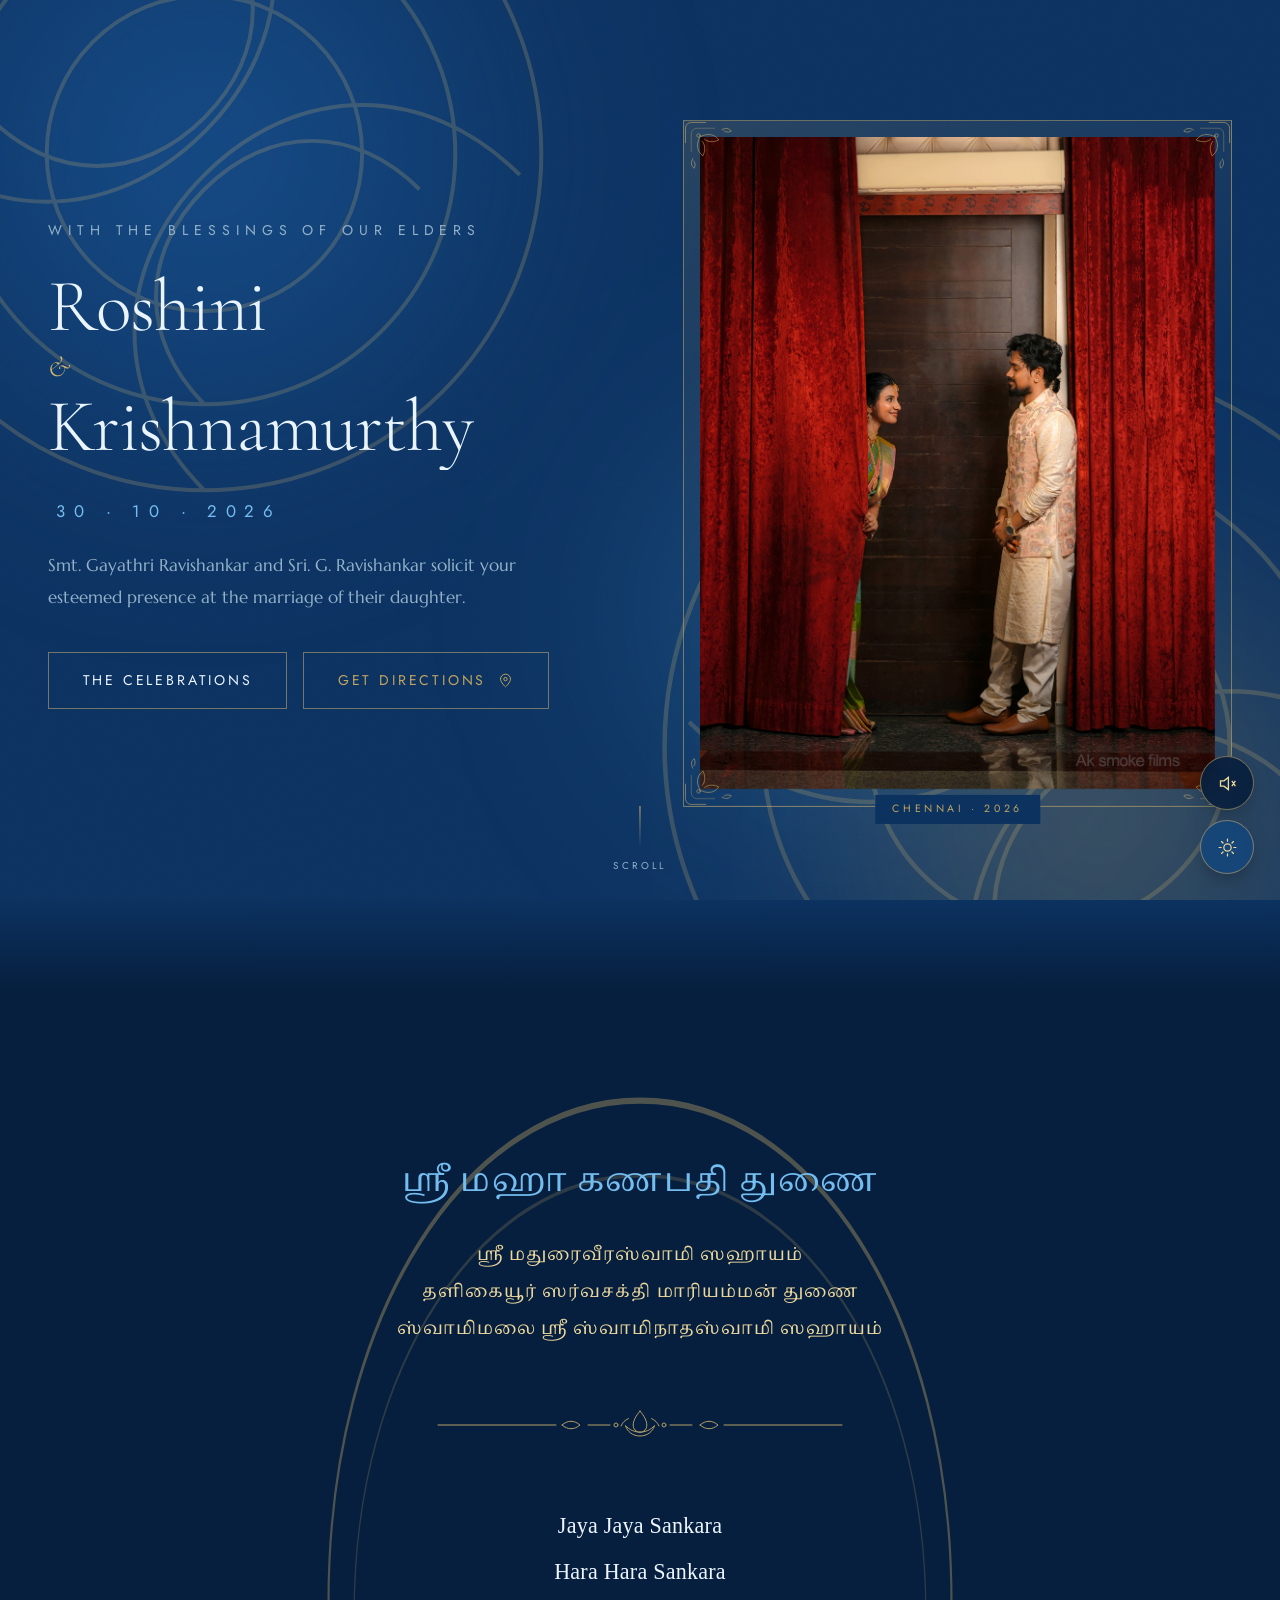
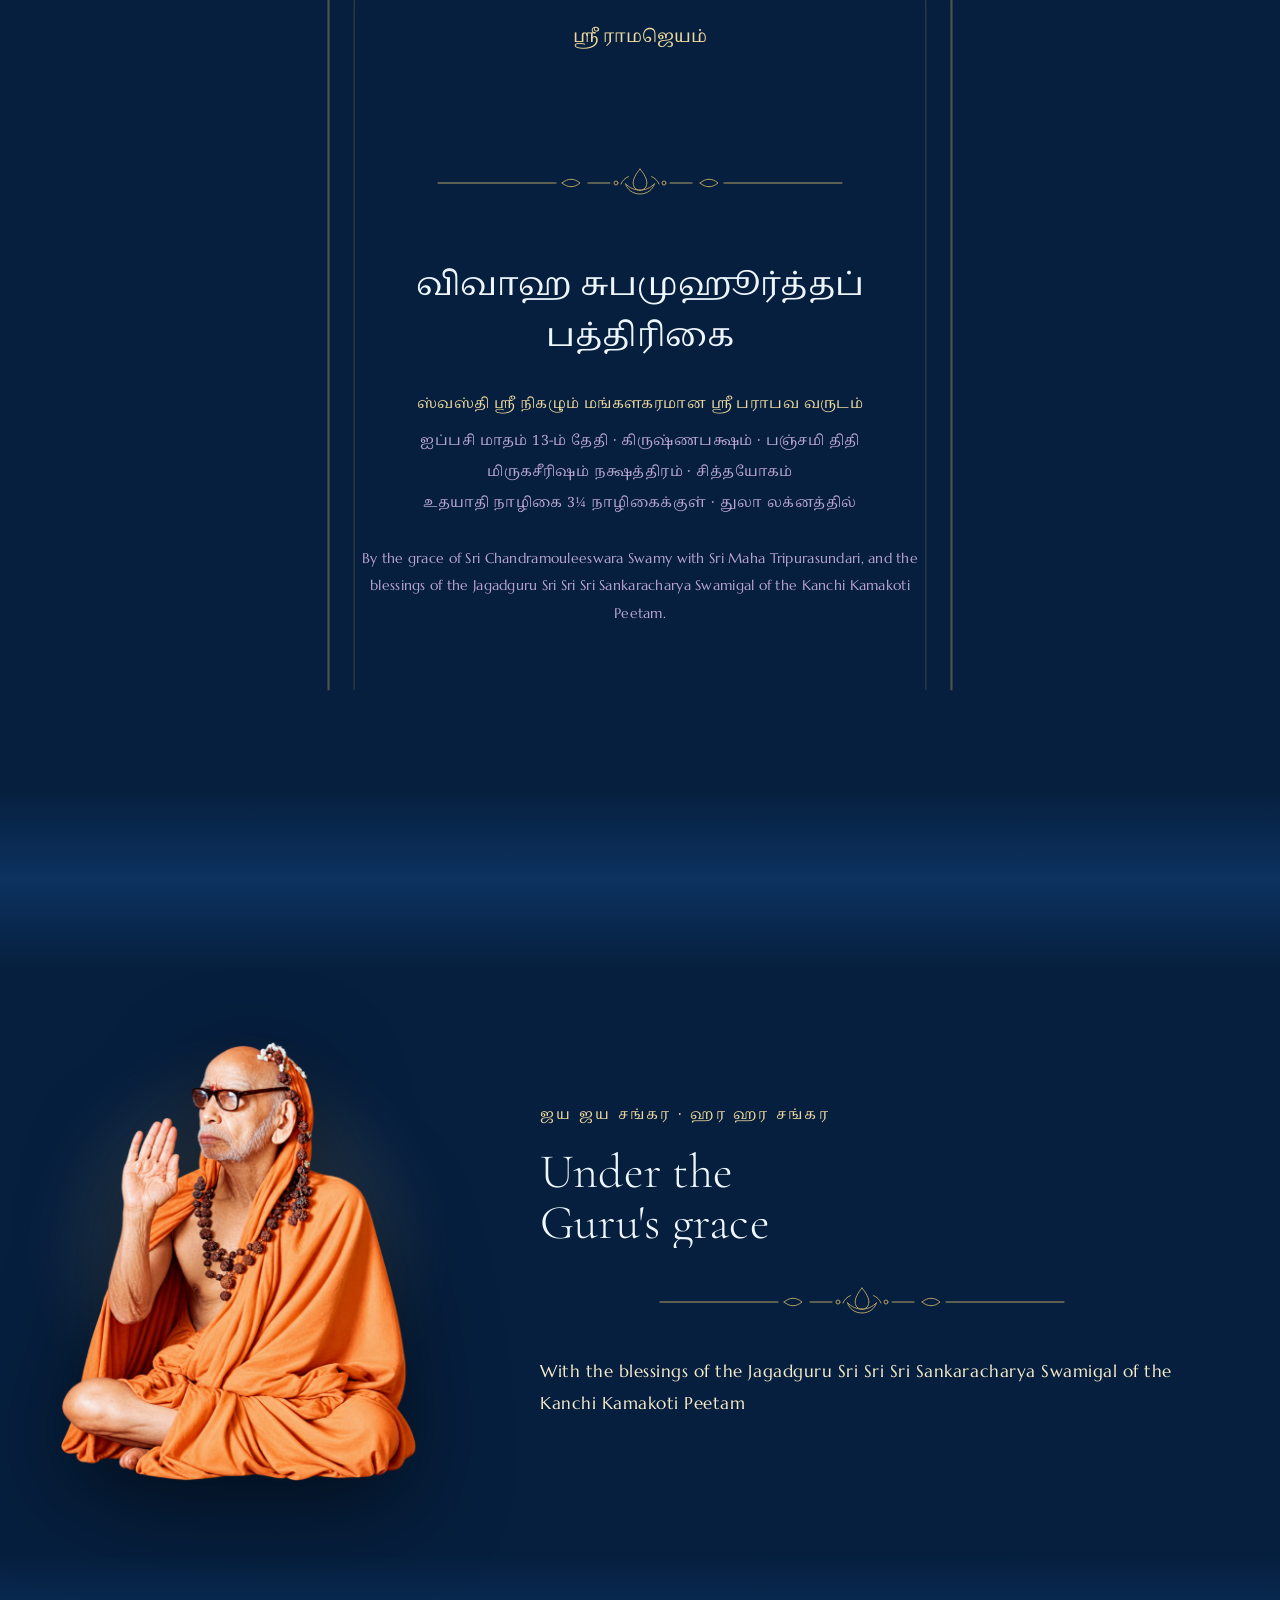
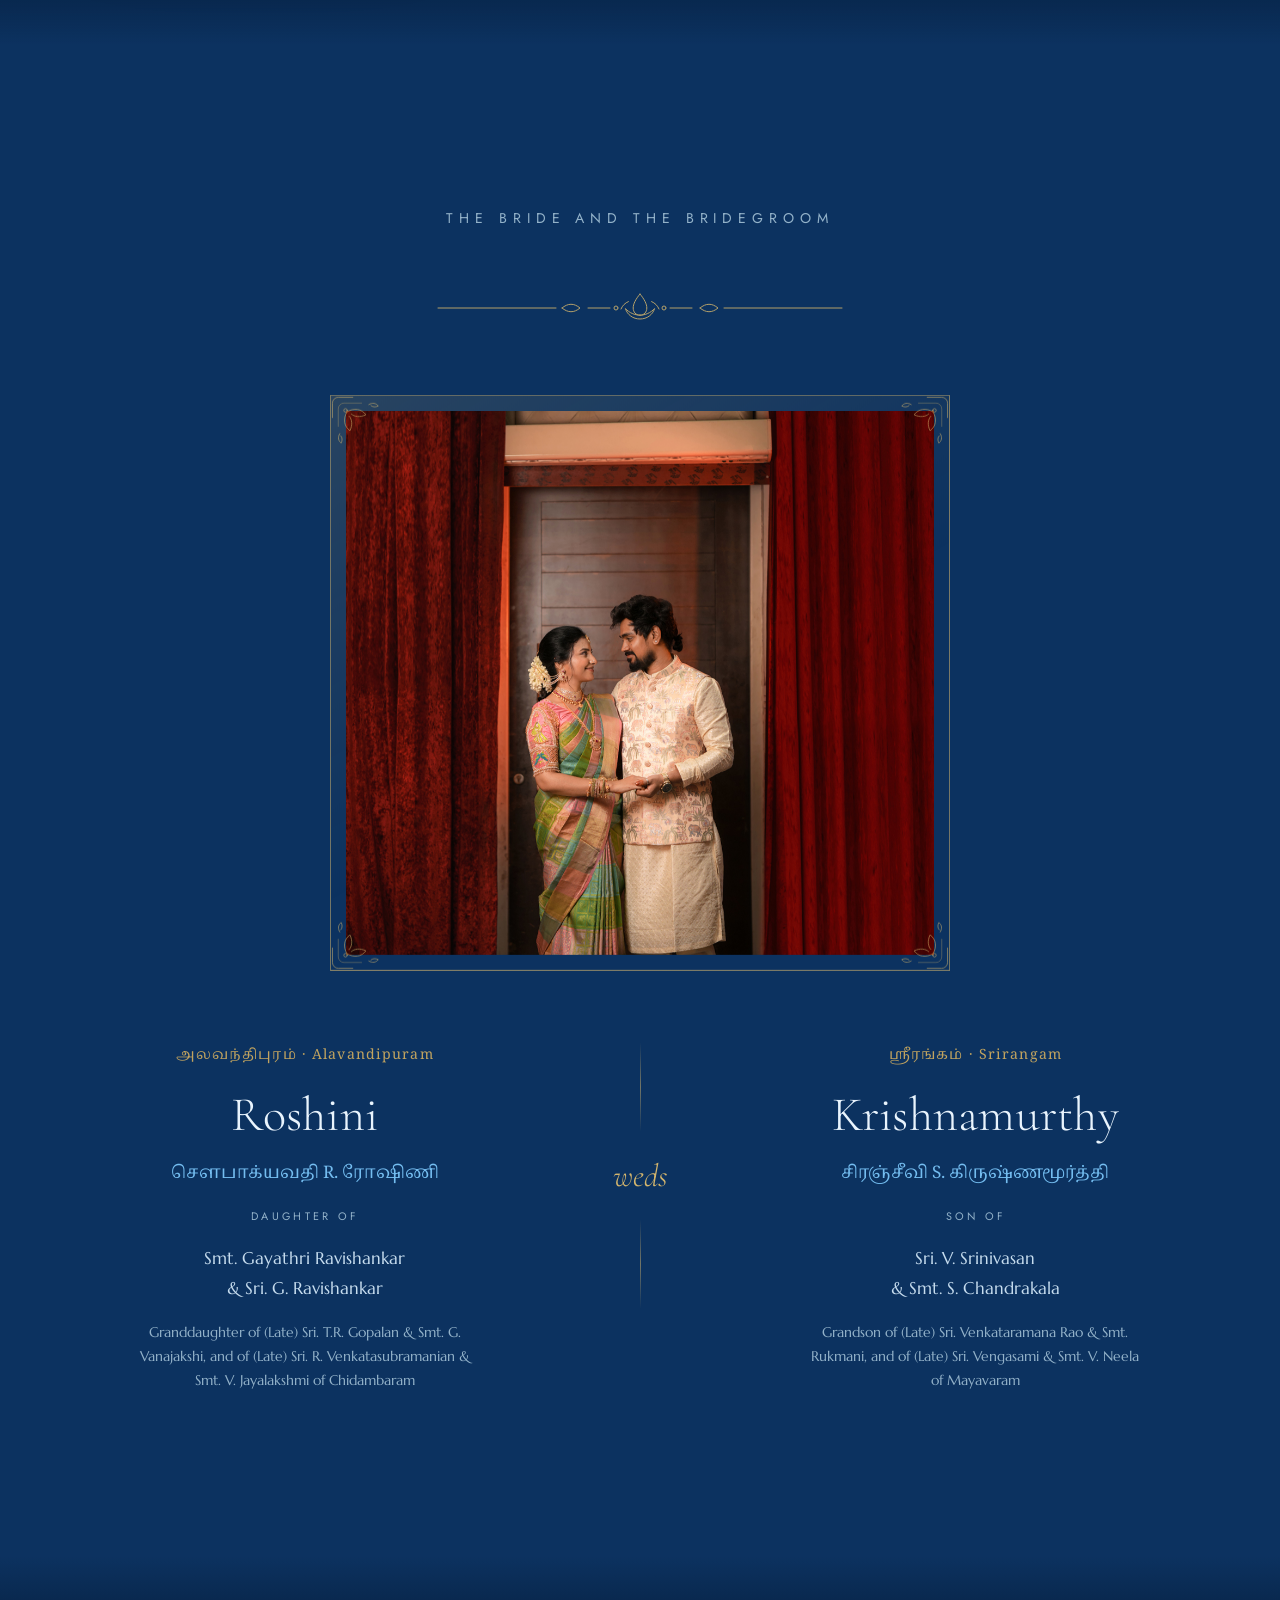
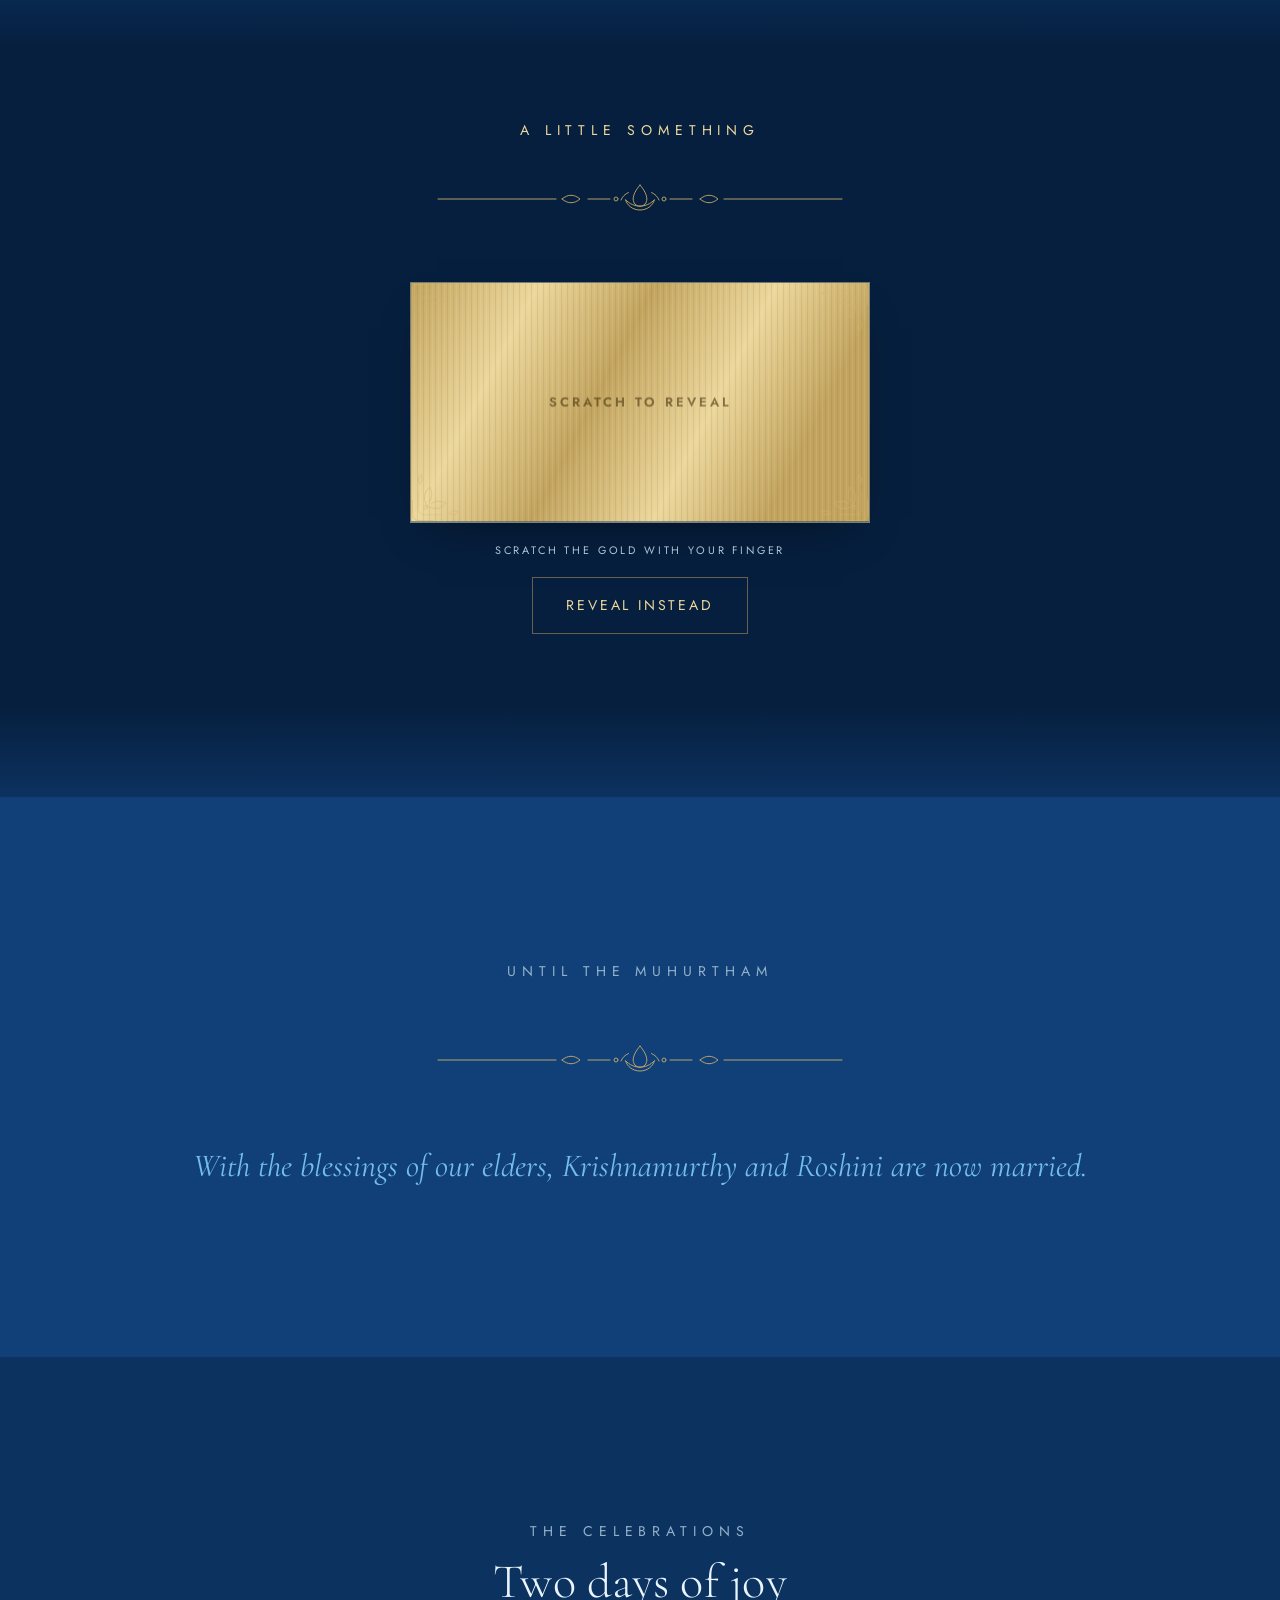
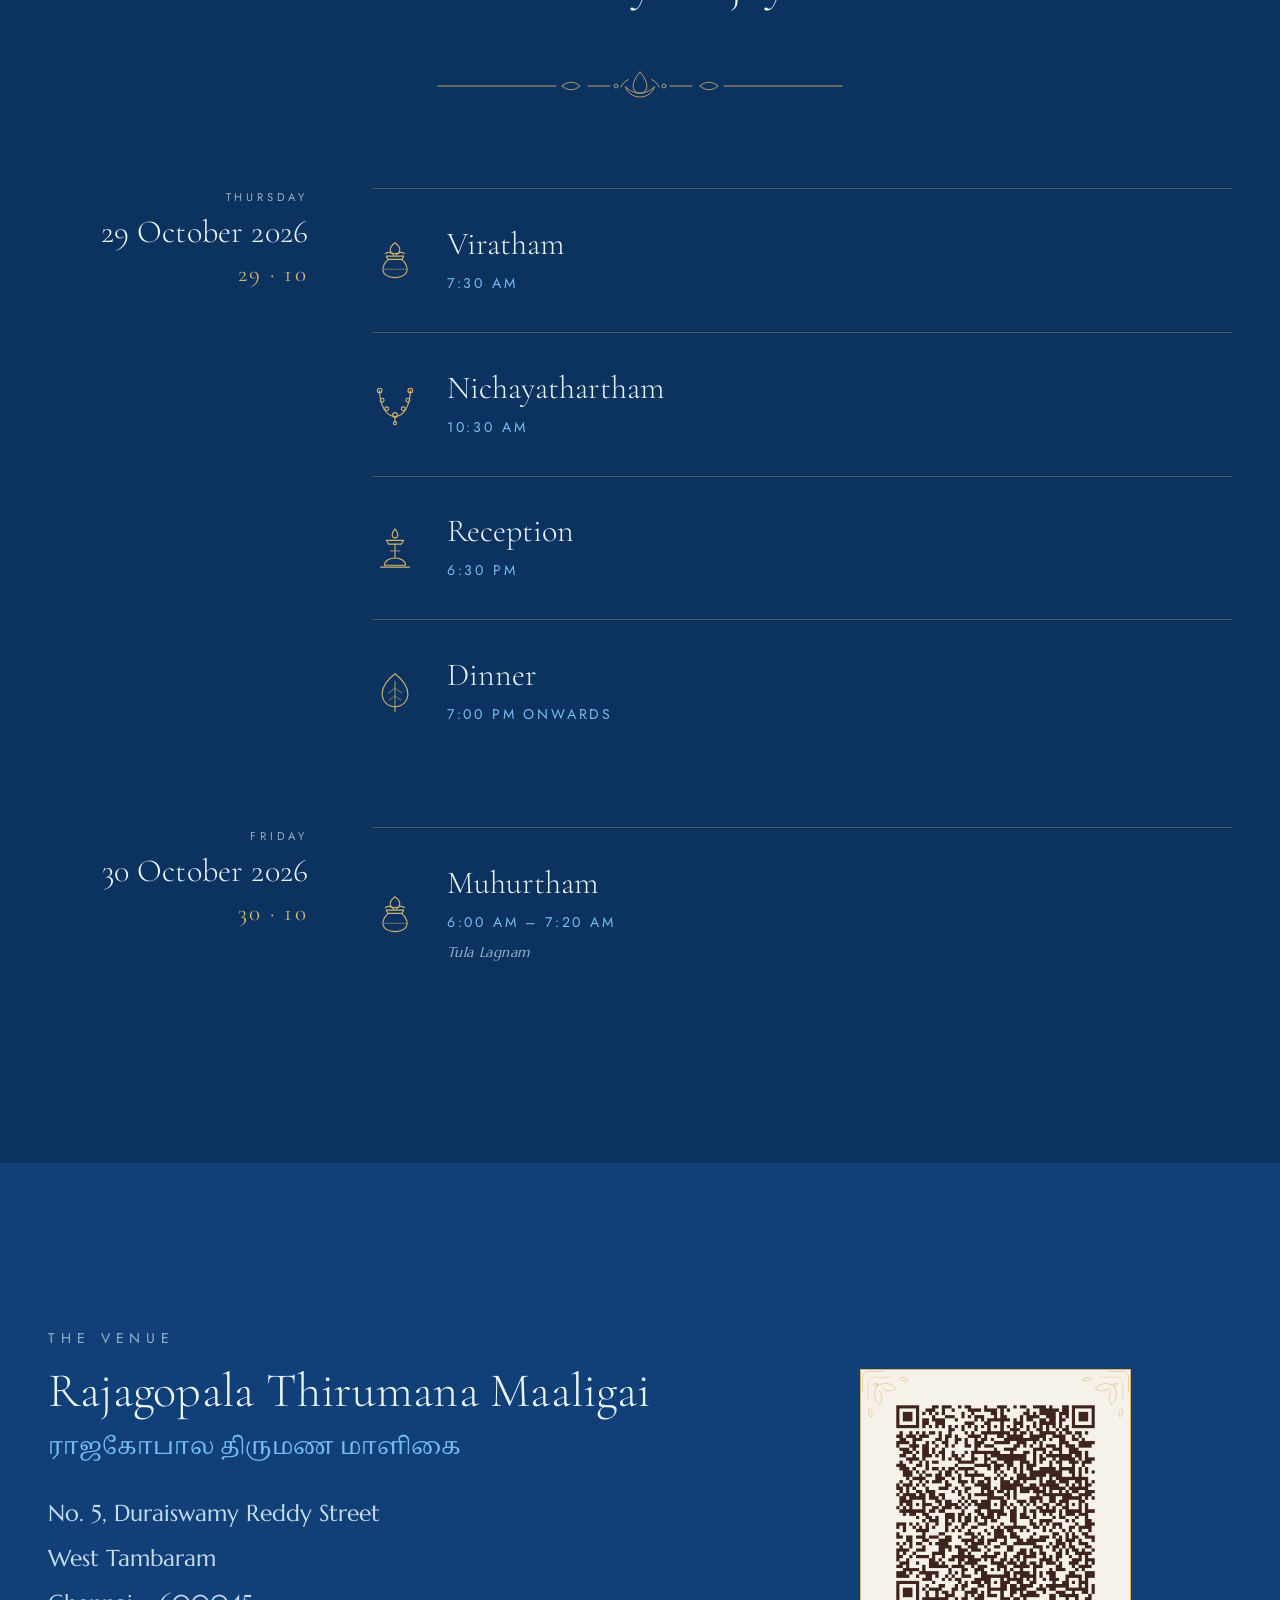
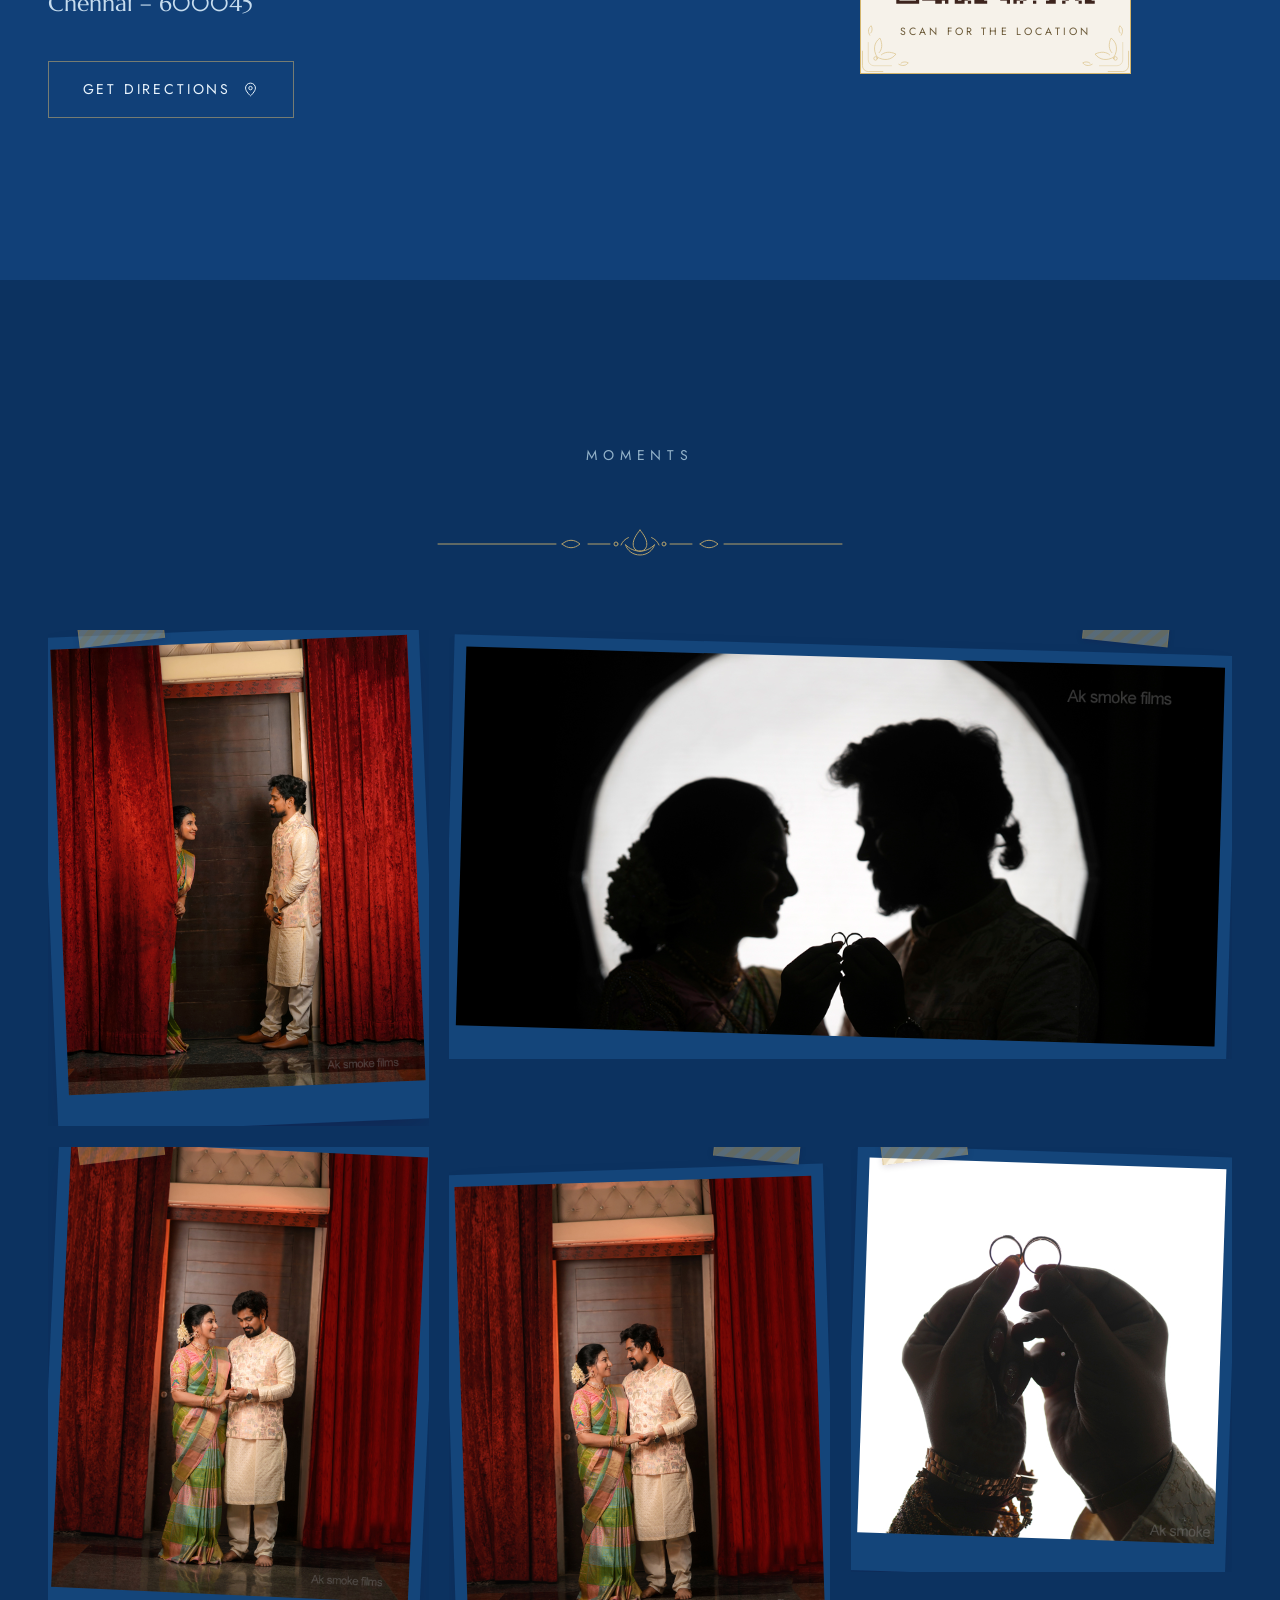
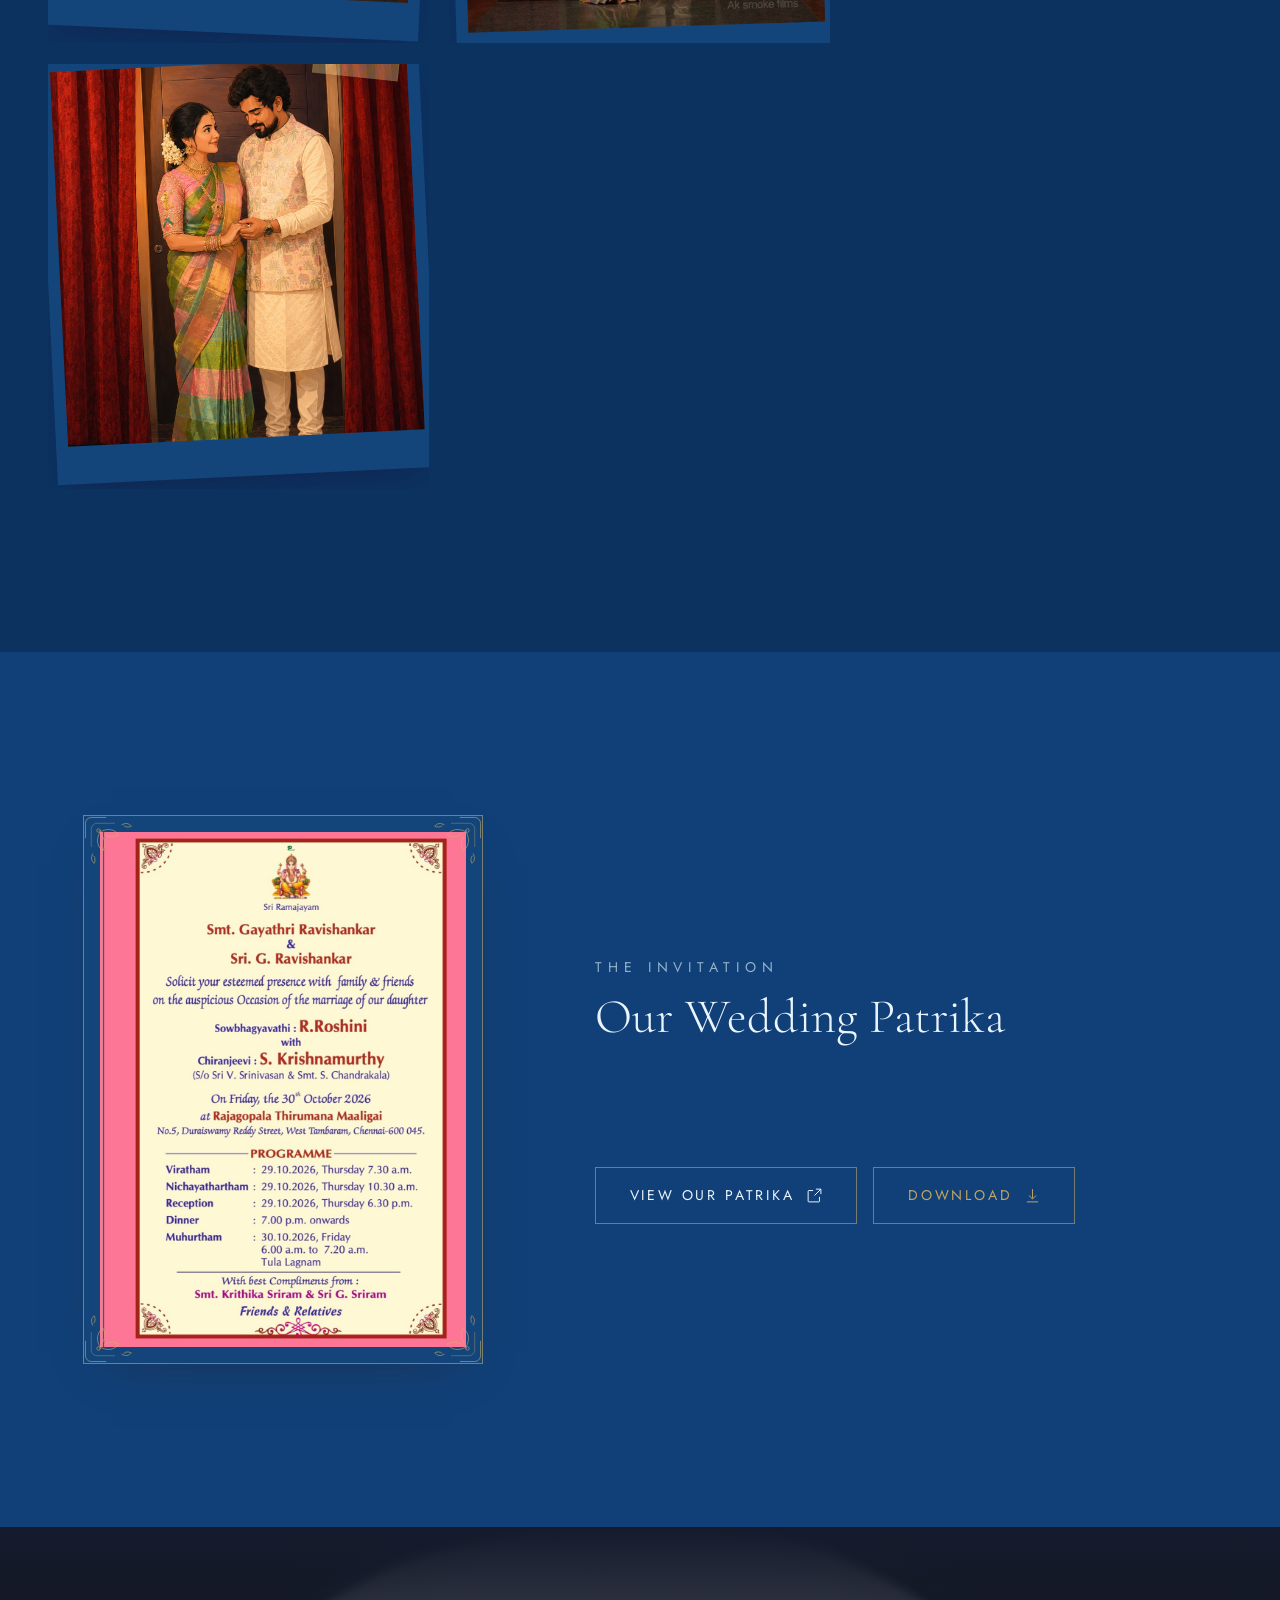
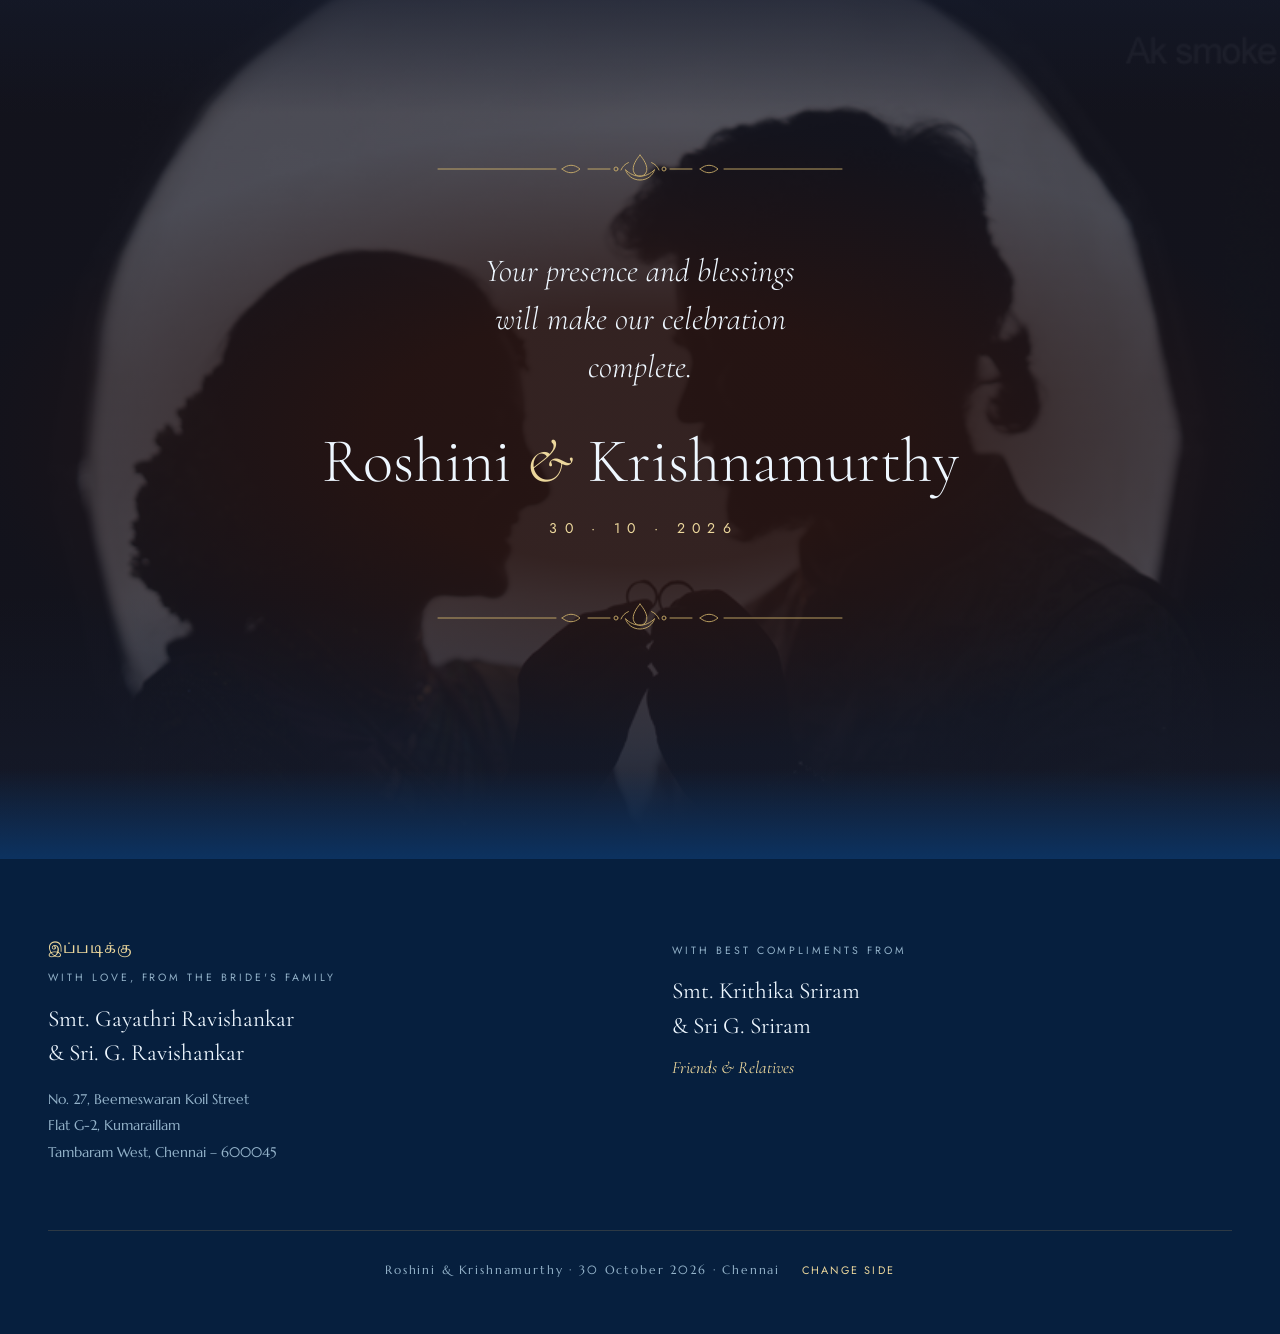
==== commit 2d313a47: "Full-screen film on the gate, sea blue, Acharya, two-track audio - The chooser is now the animation." ====
--- a/public/bride.html
+++ b/public/bride.html
@@ -40,8 +40,8 @@
       href="https://fonts.googleapis.com/css2?family=Cormorant+Garamond:ital,wght@0,300;0,400;0,500;1,300;1,400&family=Marcellus&family=Jost:wght@300;400&family=Noto+Serif+Tamil:wght@400;500&display=swap">
 <link rel="preload" as="image" href="photos/curtain-reveal.jpg" fetchpriority="high">
 <link rel="stylesheet" href="styles/main.css?v=f5b06295">
-<link rel="stylesheet" href="styles/sections.css?v=c387756f">
-<link rel="stylesheet" href="styles/theme-bride.css?v=f3f7f8a9">
+<link rel="stylesheet" href="styles/sections.css?v=84d899f5">
+<link rel="stylesheet" href="styles/theme-bride.css?v=ab594a0a">
 
 <script type="application/ld+json">
 {
@@ -203,27 +203,26 @@
     </div>
   </section>
 
-  <!-- ========== TEMPLE ==========
-       Her card invokes the Kanchi Kamakoti Peetam, so the temple band here
-       carries that lineage rather than Srirangam. -->
-  <section class="section section--deep gopuram" id="gopuram" aria-labelledby="gopuram-h">
-    <div class="wrap gopuram__grid">
-      <figure class="gopuram__figure framed" data-corners data-reveal>
-        <div class="gopuram__media">
-          <img src="photos/gopuram.jpg" width="736" height="1308" loading="lazy" decoding="async"
-               sizes="(max-width: 879px) 82vw, 420px"
-               alt="A South Indian temple gopuram rising above the town at dawn">
-        </div>
+  <!-- ========== GURU ==========
+       Her Patrika invokes the Kanchi Kamakoti Peetam, so this section carries
+       the Acharya rather than a temple gopuram. -->
+  <section class="section section--deep guru" id="guru" aria-labelledby="guru-h">
+    <div class="wrap guru__grid">
+      <figure class="guru__figure" data-reveal>
+        <span class="guru__halo" aria-hidden="true"></span>
+        <img src="photos/shankaracharya.png" width="738" height="900" loading="lazy" decoding="async"
+             sizes="(max-width: 879px) 62vw, 360px"
+             alt="His Holiness the Sankaracharya Swamigal of the Kanchi Kamakoti Peetam, seated in blessing">
       </figure>
 
-      <div class="gopuram__copy">
-        <p class="eyebrow" data-reveal>ஜய ஜய சங்கர · ஹர ஹர சங்கர</p>
-        <h2 class="gopuram__title" id="gopuram-h" data-reveal style="--delay:120ms">
+      <div class="guru__copy">
+        <p class="eyebrow tamil" data-reveal>ஜய ஜய சங்கர · ஹர ஹர சங்கர</p>
+        <h2 class="guru__title" id="guru-h" data-reveal style="--delay:120ms">
           <span class="line-mask"><span>Under the</span></span>
           <span class="line-mask" style="--delay:180ms"><span>Guru's grace</span></span>
         </h2>
         <span class="divider draw" data-orn="divider" aria-hidden="true"></span>
-        <p class="gopuram__sub" data-reveal style="--delay:300ms">
+        <p class="guru__sub" data-reveal style="--delay:300ms">
           With the blessings of the Jagadguru Sri Sri Sri Sankaracharya Swamigal
           of the Kanchi Kamakoti Peetam
         </p>
@@ -443,6 +442,6 @@
   </p>
 </footer>
 
-<script type="module" src="scripts/main-bride.js?v=ee774a0a"></script>
+<script type="module" src="scripts/main-bride.js?v=fd031a57"></script>
 </body>
 </html>
--- a/public/styles/sections.css
+++ b/public/styles/sections.css
@@ -987,3 +987,45 @@
 @media (max-width: 520px) {
   .footer__switch { display: block; margin: 0.9rem auto 0; }
 }
+
+/* ======================= GURU (bride's edition) ======================= */
+.guru { overflow: clip; }
+.guru__grid {
+  display: grid; gap: clamp(2rem, 5vw, 4.5rem);
+  grid-template-columns: 1fr; align-items: center; justify-items: center;
+}
+@media (min-width: 880px) {
+  .guru__grid { grid-template-columns: minmax(0, 380px) 1fr; }
+}
+
+.guru__figure { position: relative; margin: 0; width: min(62vw, 360px); }
+.guru__figure img {
+  position: relative; z-index: 1;
+  width: 100%; height: auto; display: block;
+  filter: drop-shadow(0 26px 46px rgba(0, 0, 0, 0.55));
+}
+/* a soft aura behind the Acharya, in place of a hard frame */
+.guru__halo {
+  position: absolute; z-index: 0;
+  left: 50%; top: 46%; transform: translate(-50%, -50%);
+  width: 116%; aspect-ratio: 1; border-radius: 50%;
+  background: radial-gradient(circle, rgba(236, 217, 171, 0.30), transparent 66%);
+  filter: blur(26px);
+}
+@media (prefers-reduced-motion: no-preference) {
+  .guru__halo { animation: guru-glow 7.5s var(--ease-soft) infinite; }
+  @keyframes guru-glow {
+    0%, 100% { transform: translate(-50%, -50%) scale(0.95); opacity: 0.8; }
+    50%      { transform: translate(-50%, -50%) scale(1.06); opacity: 1; }
+  }
+}
+
+.guru__copy { text-align: center; max-width: 46ch; }
+@media (min-width: 880px) { .guru__copy { text-align: left; } }
+.guru__copy .eyebrow { color: var(--gold-light); font-family: var(--font-tamil); letter-spacing: 0.16em; }
+.guru__title {
+  font-family: var(--font-display); font-weight: 300; color: var(--on-deep);
+  font-size: var(--step-3); line-height: 1.06; margin-top: 1rem;
+}
+.guru__copy .divider { margin-block: clamp(1.4rem, 3vw, 2rem); }
+.guru__sub { color: var(--gold-pale); font-size: var(--step-0); letter-spacing: 0.03em; line-height: 1.85; }
--- a/public/styles/theme-bride.css
+++ b/public/styles/theme-bride.css
@@ -7,10 +7,10 @@
 
 :root {
   /* ---- LIGHT: cream paper under a clear sky ---- */
-  --background:        #f2f7fb;   /* pale sky-washed paper */
-  --background-alt:    #e4eef7;
-  --background-deep:   #0d3a63;   /* deep sky blue, the cinematic ground */
-  --background-deeper:  #072542;
+  --background:        #eef4fa;   /* paper under a sea sky */
+  --background-alt:    #dee9f4;
+  --background-deep:   #0a3a6b;   /* royal sea blue, the cinematic ground */
+  --background-deeper: #04203f;
   --paper-warm:        #fbfdff;
   --on-deep:           #f4faff;
 
@@ -19,8 +19,8 @@
   --muted:            #64809b;
   --muted-light:      #9db4c9;
 
-  --accent:            #1665a8;   /* sky blue accent */
-  --accent-deep:       #0e4576;
+  --accent:            #10538f;   /* royal sea blue accent */
+  --accent-deep:       #0a3763;
   --accent-secondary:  #b8446b;   /* the rose of her card's border */
   --peacock:           #12665f;
 
@@ -40,11 +40,11 @@
 
 /* ---- DARK (default): the cream bands become a deep sky blue ---- */
 [data-theme="dark"] {
-  --background:        #0f2f4d;   /* was cream -> deep sky blue */
-  --background-alt:    #143a5e;
-  --background-deep:   #071e33;   /* deeper still for cinematic sections */
-  --background-deeper: #041420;
-  --paper-warm:        #17415f;   /* raised surfaces */
+  --background:        #0c3260;   /* was paper -> royal sea blue */
+  --background-alt:    #114078;
+  --background-deep:   #061f3e;   /* deeper still for cinematic sections */
+  --background-deeper: #03142a;
+  --paper-warm:        #14457a;   /* raised surfaces */
   --on-deep:           #eef7ff;
 
   --foreground:        #e9f4fd;
@@ -52,8 +52,8 @@
   --muted:             #93b2c9;
   --muted-light:       #b6cee0;
 
-  --accent:            #7ec3ee;   /* lifted so it reads on dark */
-  --accent-deep:       #55a6d8;
+  --accent:            #74bdf0;   /* lifted so it reads on dark */
+  --accent-deep:       #4a9fdc;
   --accent-secondary:  #f093b4;
 
   --gold:              #d3b56d;
@@ -72,18 +72,18 @@
 }
 
 /* Ambient layers, retinted for the bride's sky. */
-.aurora--1 { background: radial-gradient(circle, rgba(70, 150, 210, 0.60), transparent 68%); }
+.aurora--1 { background: radial-gradient(circle, rgba(38, 118, 200, 0.66), transparent 68%); }
 .aurora--2 { background: radial-gradient(circle, rgba(206, 172, 92, 0.46), transparent 68%); }
-.aurora--3 { background: radial-gradient(circle, rgba(120, 190, 220, 0.40), transparent 68%); }
+.aurora--3 { background: radial-gradient(circle, rgba(80, 170, 220, 0.44), transparent 68%); }
 
 /* The envelope on the bride's side is sky blue, not purple. */
-.envelope::before { background: linear-gradient(150deg, #14486f, #0e3454 60%, #0a2942); }
-.env__flap        { background: linear-gradient(160deg, #1d5a86, #12405f 70%); }
-.env__flap--l     { background: linear-gradient(90deg,  #1a5279, #123f5d); }
-.env__flap--r     { background: linear-gradient(270deg, #1a5279, #123f5d); }
-.env__flap--b     { background: linear-gradient(0deg,   #0f3550, #17496c); }
+.envelope::before { background: linear-gradient(150deg, #0f4a86, #0a3462 60%, #072849); }
+.env__flap        { background: linear-gradient(160deg, #175d9e, #0e4070 70%); }
+.env__flap--l     { background: linear-gradient(90deg,  #145591, #0e3f6e); }
+.env__flap--r     { background: linear-gradient(270deg, #145591, #0e3f6e); }
+.env__flap--b     { background: linear-gradient(0deg,   #0b3560, #14538f); }
 .overture {
   background: radial-gradient(ellipse 80% 60% at 50% 42%, #13527f 0%,
               var(--background-deep) 45%, var(--background-deeper) 100%);
 }
-[data-theme="dark"] .scratch { background: linear-gradient(165deg, #1a4a6b, #103550); }
+[data-theme="dark"] .scratch { background: linear-gradient(165deg, #16558f, #0c3563); }
